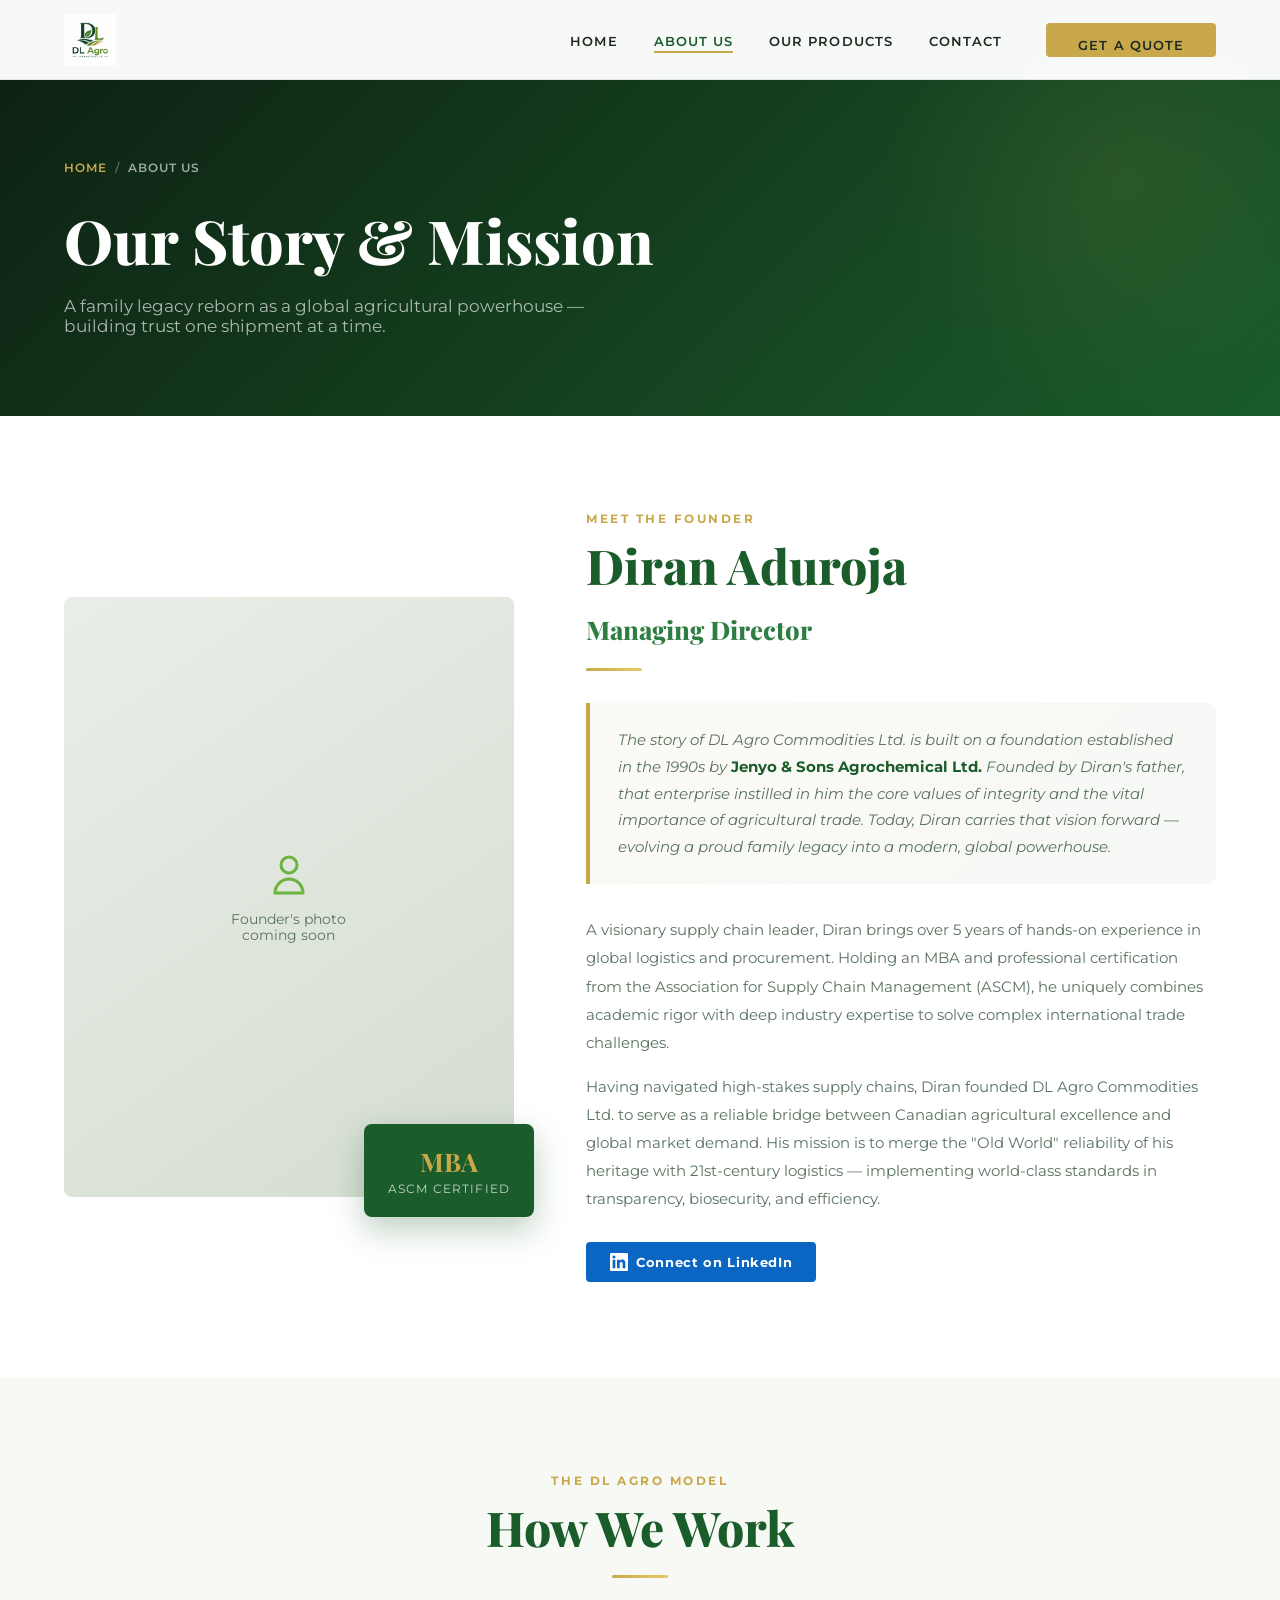
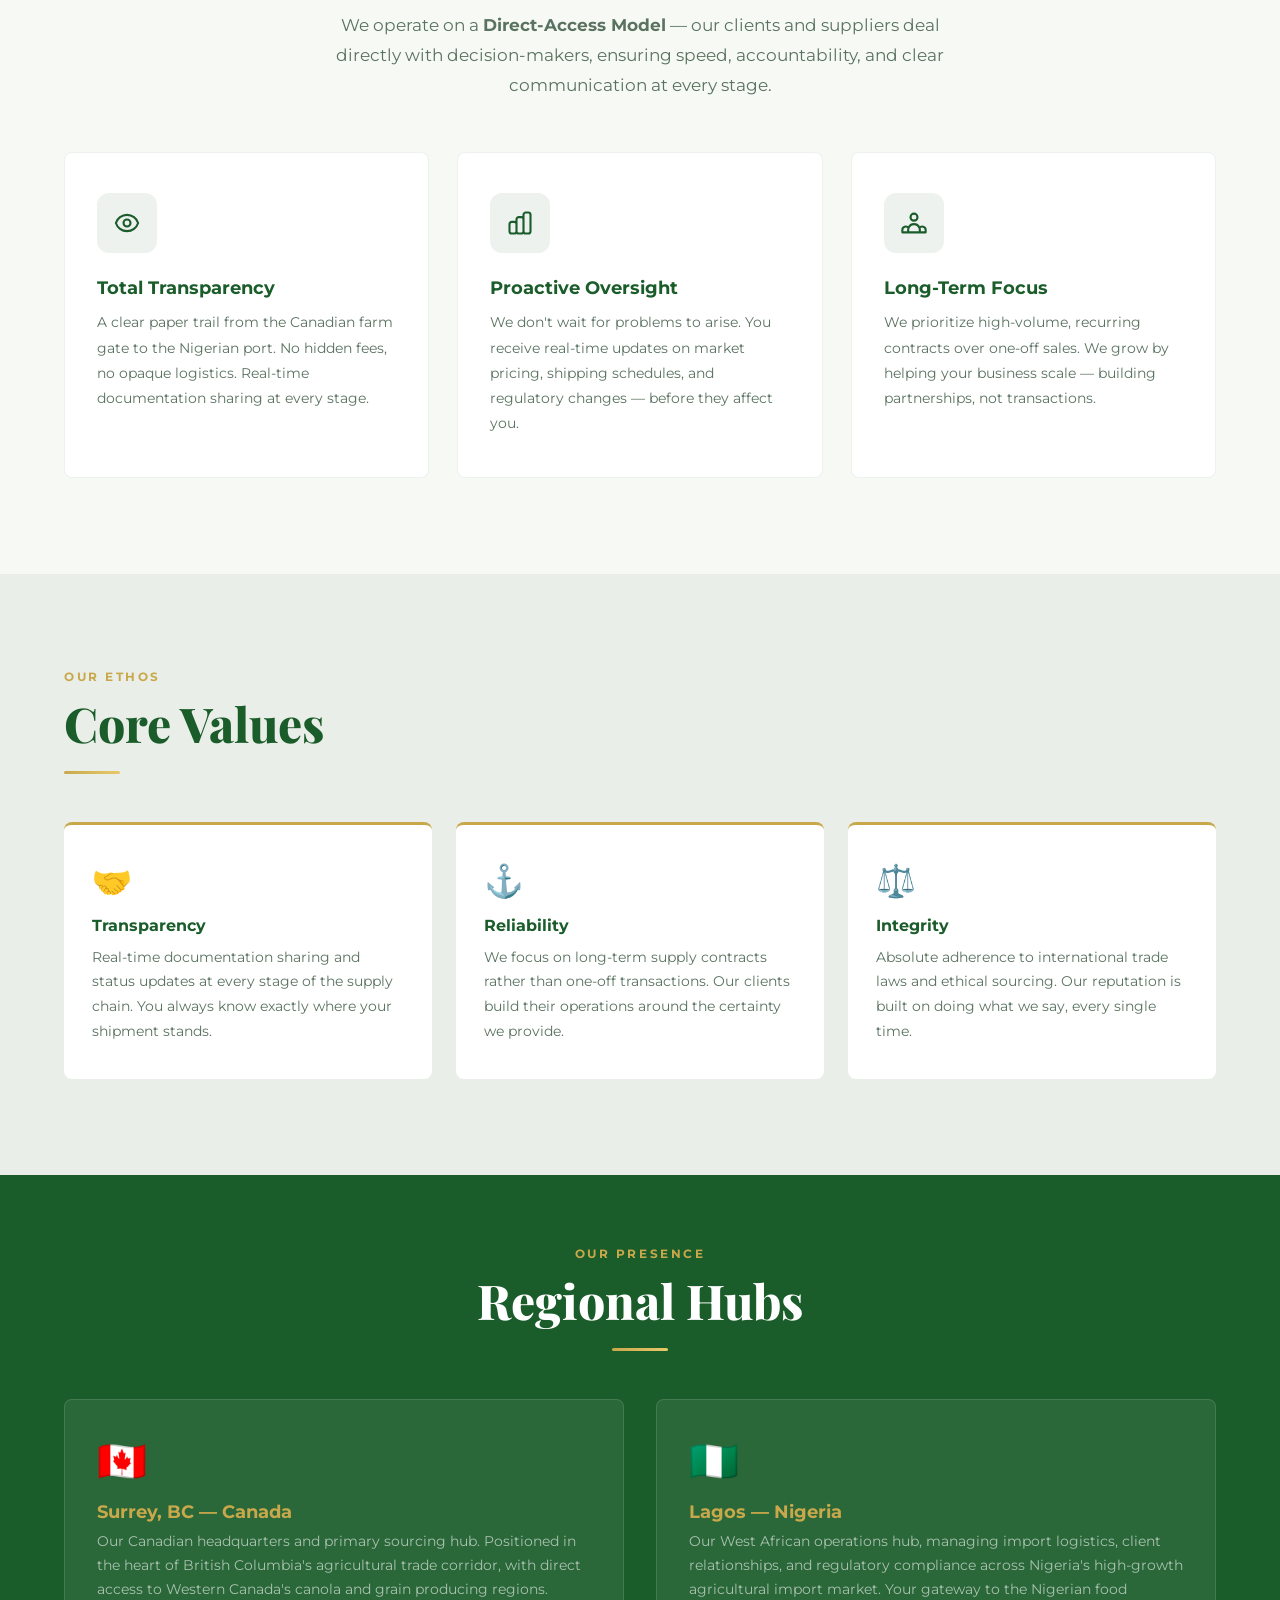
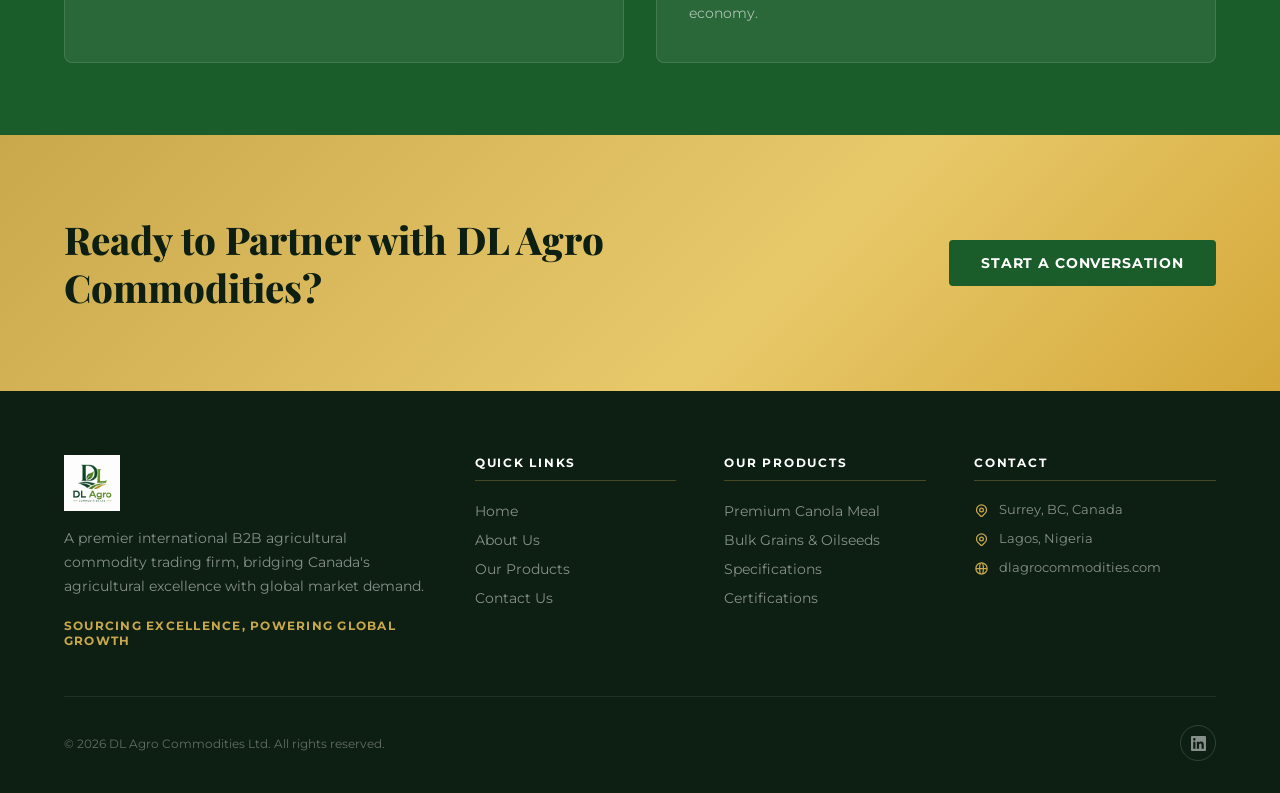
==== about.html @ 5bb0dc87 "Add files via upload" ====
<!DOCTYPE html>
<html lang="en">
<head>
  <meta charset="UTF-8" />
  <meta name="viewport" content="width=device-width, initial-scale=1.0" />
  <title>About Us | DL Agro Commodities Ltd.</title>
  <meta name="description" content="Learn about DL Agro Commodities Ltd., founded by Diran Aduroja — a visionary supply chain leader building a global agricultural trade legacy from Canada to Nigeria and beyond." />
  <link rel="canonical" href="https://dlagrocommodities.com/about.html" />
  <link rel="stylesheet" href="style.css" />
  <link rel="icon" type="image/jpeg" href="logo.jpg" />
</head>
<body>

  <!-- ========== NAVBAR ========== -->
  <nav class="navbar">
    <div class="container nav-inner">
      <a href="index.html" class="nav-logo">
        <img src="logo.jpg" alt="DL Agro Commodities Ltd." />
      </a>
      <ul class="nav-links">
        <li><a href="index.html">Home</a></li>
        <li><a href="about.html" class="active">About Us</a></li>
        <li><a href="products.html">Our Products</a></li>
        <li><a href="contact.html">Contact</a></li>
        <li class="nav-cta"><a href="contact.html" class="btn btn-gold">Get a Quote</a></li>
      </ul>
      <button class="hamburger" aria-label="Open menu">
        <span></span><span></span><span></span>
      </button>
    </div>
  </nav>

  <!-- ========== PAGE HERO ========== -->
  <section class="page-hero">
    <div class="container page-hero-content">
      <div class="breadcrumb">
        <a href="index.html">Home</a>
        <span>/</span>
        <span style="color:rgba(255,255,255,0.6)">About Us</span>
      </div>
      <h1>Our Story &amp; Mission</h1>
      <p>A family legacy reborn as a global agricultural powerhouse — building trust one shipment at a time.</p>
    </div>
  </section>

  <!-- ========== FOUNDER ========== -->
  <section class="founder-section section-pad">
    <div class="container">
      <div class="founder-grid">
        <div class="founder-img-wrap reveal">
          <div class="founder-img-placeholder">
            <svg xmlns="http://www.w3.org/2000/svg" fill="none" viewBox="0 0 24 24" stroke="currentColor" stroke-width="1.5"><path stroke-linecap="round" stroke-linejoin="round" d="M16 7a4 4 0 11-8 0 4 4 0 018 0zM12 14a7 7 0 00-7 7h14a7 7 0 00-7-7z"/></svg>
            <p>Founder's photo<br />coming soon</p>
          </div>
          <div class="founder-badge">
            <strong>MBA</strong>
            <span>ASCM Certified</span>
          </div>
        </div>
        <div class="founder-text reveal">
          <span class="section-label">Meet the Founder</span>
          <h2 class="section-title">Diran Aduroja<br /><span style="font-size:1.6rem;color:var(--green-mid)">Managing Director</span></h2>
          <div class="divider-gold"></div>

          <div class="legacy-box">
            <p>The story of DL Agro Commodities Ltd. is built on a foundation established in the 1990s by <strong>Jenyo &amp; Sons Agrochemical Ltd.</strong> Founded by Diran's father, that enterprise instilled in him the core values of integrity and the vital importance of agricultural trade. Today, Diran carries that vision forward — evolving a proud family legacy into a modern, global powerhouse.</p>
          </div>

          <p style="font-size:0.95rem;line-height:1.85;color:var(--text-muted);margin-bottom:16px;">
            A visionary supply chain leader, Diran brings over 5 years of hands-on experience in global logistics and procurement. Holding an MBA and professional certification from the Association for Supply Chain Management (ASCM), he uniquely combines academic rigor with deep industry expertise to solve complex international trade challenges.
          </p>
          <p style="font-size:0.95rem;line-height:1.85;color:var(--text-muted);">
            Having navigated high-stakes supply chains, Diran founded DL Agro Commodities Ltd. to serve as a reliable bridge between Canadian agricultural excellence and global market demand. His mission is to merge the "Old World" reliability of his heritage with 21st-century logistics — implementing world-class standards in transparency, biosecurity, and efficiency.
          </p>

          <a href="https://www.linkedin.com/in/adurojadiran" target="_blank" rel="noopener" class="linkedin-btn">
            <svg xmlns="http://www.w3.org/2000/svg" viewBox="0 0 24 24" fill="currentColor"><path d="M20.447 20.452h-3.554v-5.569c0-1.328-.027-3.037-1.852-3.037-1.853 0-2.136 1.445-2.136 2.939v5.667H9.351V9h3.414v1.561h.046c.477-.9 1.637-1.85 3.37-1.85 3.601 0 4.267 2.37 4.267 5.455v6.286zM5.337 7.433a2.062 2.062 0 01-2.063-2.065 2.064 2.064 0 112.063 2.065zm1.782 13.019H3.555V9h3.564v11.452zM22.225 0H1.771C.792 0 0 .774 0 1.729v20.542C0 23.227.792 24 1.771 24h20.451C23.2 24 24 23.227 24 22.271V1.729C24 .774 23.2 0 22.222 0h.003z"/></svg>
            Connect on LinkedIn
          </a>
        </div>
      </div>
    </div>
  </section>

  <!-- ========== HOW WE WORK ========== -->
  <section class="section-pad" style="background:var(--off-white)">
    <div class="container">
      <div class="reveal text-center">
        <span class="section-label">The DL Agro Model</span>
        <h2 class="section-title">How We Work</h2>
        <div class="divider-gold center"></div>
        <p class="section-sub" style="margin:0 auto;">We operate on a <strong>Direct-Access Model</strong> — our clients and suppliers deal directly with decision-makers, ensuring speed, accountability, and clear communication at every stage.</p>
      </div>

      <div style="display:grid;grid-template-columns:repeat(3,1fr);gap:28px;margin-top:52px;">
        <div class="service-card reveal">
          <div class="service-icon">
            <svg xmlns="http://www.w3.org/2000/svg" fill="none" viewBox="0 0 24 24" stroke="currentColor" stroke-width="1.8"><path stroke-linecap="round" stroke-linejoin="round" d="M15 12a3 3 0 11-6 0 3 3 0 016 0z"/><path stroke-linecap="round" stroke-linejoin="round" d="M2.458 12C3.732 7.943 7.523 5 12 5c4.478 0 8.268 2.943 9.542 7-1.274 4.057-5.064 7-9.542 7-4.477 0-8.268-2.943-9.542-7z"/></svg>
          </div>
          <h3>Total Transparency</h3>
          <p>A clear paper trail from the Canadian farm gate to the Nigerian port. No hidden fees, no opaque logistics. Real-time documentation sharing at every stage.</p>
        </div>
        <div class="service-card reveal">
          <div class="service-icon">
            <svg xmlns="http://www.w3.org/2000/svg" fill="none" viewBox="0 0 24 24" stroke="currentColor" stroke-width="1.8"><path stroke-linecap="round" stroke-linejoin="round" d="M9 19v-6a2 2 0 00-2-2H5a2 2 0 00-2 2v6a2 2 0 002 2h2a2 2 0 002-2zm0 0V9a2 2 0 012-2h2a2 2 0 012 2v10m-6 0a2 2 0 002 2h2a2 2 0 002-2m0 0V5a2 2 0 012-2h2a2 2 0 012 2v14a2 2 0 01-2 2h-2a2 2 0 01-2-2z"/></svg>
          </div>
          <h3>Proactive Oversight</h3>
          <p>We don't wait for problems to arise. You receive real-time updates on market pricing, shipping schedules, and regulatory changes — before they affect you.</p>
        </div>
        <div class="service-card reveal">
          <div class="service-icon">
            <svg xmlns="http://www.w3.org/2000/svg" fill="none" viewBox="0 0 24 24" stroke="currentColor" stroke-width="1.8"><path stroke-linecap="round" stroke-linejoin="round" d="M17 20h5v-2a3 3 0 00-5.356-1.857M17 20H7m10 0v-2c0-.656-.126-1.283-.356-1.857M7 20H2v-2a3 3 0 015.356-1.857M7 20v-2c0-.656.126-1.283.356-1.857m0 0a5.002 5.002 0 019.288 0M15 7a3 3 0 11-6 0 3 3 0 016 0z"/></svg>
          </div>
          <h3>Long-Term Focus</h3>
          <p>We prioritize high-volume, recurring contracts over one-off sales. We grow by helping your business scale — building partnerships, not transactions.</p>
        </div>
      </div>
    </div>
  </section>

  <!-- ========== VALUES ========== -->
  <section class="values-section section-pad">
    <div class="container">
      <div class="reveal">
        <span class="section-label">Our Ethos</span>
        <h2 class="section-title">Core Values</h2>
        <div class="divider-gold"></div>
      </div>
      <div class="values-grid">
        <div class="value-card reveal">
          <div class="value-icon">🤝</div>
          <h3>Transparency</h3>
          <p>Real-time documentation sharing and status updates at every stage of the supply chain. You always know exactly where your shipment stands.</p>
        </div>
        <div class="value-card reveal">
          <div class="value-icon">⚓</div>
          <h3>Reliability</h3>
          <p>We focus on long-term supply contracts rather than one-off transactions. Our clients build their operations around the certainty we provide.</p>
        </div>
        <div class="value-card reveal">
          <div class="value-icon">⚖️</div>
          <h3>Integrity</h3>
          <p>Absolute adherence to international trade laws and ethical sourcing. Our reputation is built on doing what we say, every single time.</p>
        </div>
      </div>
    </div>
  </section>

  <!-- ========== REGIONAL HUBS ========== -->
  <section class="hubs-section">
    <div class="container">
      <div class="reveal text-center">
        <span class="section-label">Our Presence</span>
        <h2 class="section-title light">Regional Hubs</h2>
        <div class="divider-gold center"></div>
      </div>
      <div class="hubs-grid">
        <div class="hub-card reveal">
          <div class="hub-flag">🇨🇦</div>
          <h3>Surrey, BC — Canada</h3>
          <p>Our Canadian headquarters and primary sourcing hub. Positioned in the heart of British Columbia's agricultural trade corridor, with direct access to Western Canada's canola and grain producing regions.</p>
        </div>
        <div class="hub-card reveal">
          <div class="hub-flag">🇳🇬</div>
          <h3>Lagos — Nigeria</h3>
          <p>Our West African operations hub, managing import logistics, client relationships, and regulatory compliance across Nigeria's high-growth agricultural import market. Your gateway to the Nigerian food economy.</p>
        </div>
      </div>
    </div>
  </section>

  <!-- ========== CTA ========== -->
  <section class="cta-banner">
    <div class="container">
      <div class="cta-banner-inner">
        <h2>Ready to Partner with DL Agro Commodities?</h2>
        <a href="contact.html" class="btn btn-green">Start a Conversation</a>
      </div>
    </div>
  </section>

  <!-- ========== FOOTER ========== -->
  <footer class="footer">
    <div class="container">
      <div class="footer-grid">
        <div class="footer-about">
          <div class="footer-logo">
            <img src="logo.jpg" alt="DL Agro Commodities Ltd." />
          </div>
          <p>A premier international B2B agricultural commodity trading firm, bridging Canada's agricultural excellence with global market demand.</p>
          <div class="footer-motto">Sourcing Excellence, Powering Global Growth</div>
        </div>
        <div class="footer-col">
          <h4>Quick Links</h4>
          <ul>
            <li><a href="index.html">Home</a></li>
            <li><a href="about.html">About Us</a></li>
            <li><a href="products.html">Our Products</a></li>
            <li><a href="contact.html">Contact Us</a></li>
          </ul>
        </div>
        <div class="footer-col">
          <h4>Our Products</h4>
          <ul>
            <li><a href="products.html">Premium Canola Meal</a></li>
            <li><a href="products.html">Bulk Grains &amp; Oilseeds</a></li>
            <li><a href="products.html">Specifications</a></li>
            <li><a href="products.html">Certifications</a></li>
          </ul>
        </div>
        <div class="footer-col">
          <h4>Contact</h4>
          <div class="footer-contact-item">
            <svg xmlns="http://www.w3.org/2000/svg" fill="none" viewBox="0 0 24 24" stroke="currentColor" stroke-width="2"><path stroke-linecap="round" stroke-linejoin="round" d="M17.657 16.657L13.414 20.9a1.998 1.998 0 01-2.827 0l-4.244-4.243a8 8 0 1111.314 0z"/><path stroke-linecap="round" stroke-linejoin="round" d="M15 11a3 3 0 11-6 0 3 3 0 016 0z"/></svg>
            Surrey, BC, Canada
          </div>
          <div class="footer-contact-item">
            <svg xmlns="http://www.w3.org/2000/svg" fill="none" viewBox="0 0 24 24" stroke="currentColor" stroke-width="2"><path stroke-linecap="round" stroke-linejoin="round" d="M17.657 16.657L13.414 20.9a1.998 1.998 0 01-2.827 0l-4.244-4.243a8 8 0 1111.314 0z"/><path stroke-linecap="round" stroke-linejoin="round" d="M15 11a3 3 0 11-6 0 3 3 0 016 0z"/></svg>
            Lagos, Nigeria
          </div>
          <div class="footer-contact-item">
            <svg xmlns="http://www.w3.org/2000/svg" fill="none" viewBox="0 0 24 24" stroke="currentColor" stroke-width="2"><path stroke-linecap="round" stroke-linejoin="round" d="M21 12a9 9 0 01-9 9m9-9a9 9 0 00-9-9m9 9H3m9 9a9 9 0 01-9-9m9 9c1.657 0 3-4.03 3-9s-1.343-9-3-9m0 18c-1.657 0-3-4.03-3-9s1.343-9 3-9m-9 9a9 9 0 019-9"/></svg>
            dlagrocommodities.com
          </div>
        </div>
      </div>
      <div class="footer-bottom">
        <p>&copy; 2026 DL Agro Commodities Ltd. All rights reserved.</p>
        <div class="footer-social">
          <a href="https://www.linkedin.com/in/adurojadiran" target="_blank" rel="noopener" aria-label="LinkedIn">
            <svg xmlns="http://www.w3.org/2000/svg" viewBox="0 0 24 24" fill="currentColor"><path d="M20.447 20.452h-3.554v-5.569c0-1.328-.027-3.037-1.852-3.037-1.853 0-2.136 1.445-2.136 2.939v5.667H9.351V9h3.414v1.561h.046c.477-.9 1.637-1.85 3.37-1.85 3.601 0 4.267 2.37 4.267 5.455v6.286zM5.337 7.433a2.062 2.062 0 01-2.063-2.065 2.064 2.064 0 112.063 2.065zm1.782 13.019H3.555V9h3.564v11.452zM22.225 0H1.771C.792 0 0 .774 0 1.729v20.542C0 23.227.792 24 1.771 24h20.451C23.2 24 24 23.227 24 22.271V1.729C24 .774 23.2 0 22.222 0h.003z"/></svg>
          </a>
        </div>
      </div>
    </div>
  </footer>

  <script src="script.js"></script>
</body>
</html>
---- style.css ----
/* ============================================================
   DL AGRO COMMODITIES LTD. — Main Stylesheet
   ============================================================ */

@import url('https://fonts.googleapis.com/css2?family=Montserrat:wght@300;400;500;600;700;800;900&family=Playfair+Display:wght@700;800&display=swap');

:root {
  --green-dark:   #1A5C2A;
  --green-mid:    #2E7D42;
  --green-light:  #6DB33F;
  --gold:         #C9A84C;
  --gold-light:   #E8C96A;
  --black:        #0D1F12;
  --off-white:    #F7F9F4;
  --warm-gray:    #EAEEE8;
  --text-dark:    #1C2B1E;
  --text-muted:   #5A7260;
  --white:        #FFFFFF;
  --nav-height:   80px;
  --transition:   0.35s cubic-bezier(0.4, 0, 0.2, 1);
}

/* ---- Reset & Base ---- */
*, *::before, *::after { box-sizing: border-box; margin: 0; padding: 0; }

html { scroll-behavior: smooth; font-size: 16px; }

body {
  font-family: 'Montserrat', sans-serif;
  color: var(--text-dark);
  background: var(--white);
  overflow-x: hidden;
  -webkit-font-smoothing: antialiased;
}

img { max-width: 100%; display: block; }
a  { text-decoration: none; color: inherit; }
ul { list-style: none; }

/* ---- Utility ---- */
.container { max-width: 1200px; margin: 0 auto; padding: 0 24px; }
.section-pad { padding: 96px 0; }
.section-pad-sm { padding: 64px 0; }
.text-gold { color: var(--gold); }
.text-green { color: var(--green-dark); }
.text-white { color: var(--white); }
.text-center { text-align: center; }

.section-label {
  font-size: 0.72rem;
  font-weight: 700;
  letter-spacing: 0.22em;
  text-transform: uppercase;
  color: var(--gold);
  margin-bottom: 12px;
  display: block;
}

.section-title {
  font-family: 'Playfair Display', serif;
  font-size: clamp(2rem, 4vw, 3rem);
  font-weight: 800;
  line-height: 1.15;
  color: var(--green-dark);
  margin-bottom: 20px;
}

.section-title.light { color: var(--white); }

.section-sub {
  font-size: 1.05rem;
  line-height: 1.8;
  color: var(--text-muted);
  max-width: 620px;
}

.divider-gold {
  width: 56px;
  height: 3px;
  background: linear-gradient(90deg, var(--gold), var(--gold-light));
  border-radius: 2px;
  margin: 20px 0 32px;
}

.divider-gold.center { margin: 20px auto 32px; }

/* ---- Buttons ---- */
.btn {
  display: inline-flex;
  align-items: center;
  gap: 10px;
  padding: 14px 32px;
  border-radius: 4px;
  font-family: 'Montserrat', sans-serif;
  font-size: 0.88rem;
  font-weight: 700;
  letter-spacing: 0.06em;
  text-transform: uppercase;
  cursor: pointer;
  border: none;
  transition: var(--transition);
}

.btn-gold {
  background: var(--gold);
  color: var(--black);
}
.btn-gold:hover { background: var(--gold-light); transform: translateY(-2px); box-shadow: 0 8px 24px rgba(201,168,76,0.35); }

.btn-outline-white {
  background: transparent;
  color: var(--white);
  border: 2px solid rgba(255,255,255,0.7);
}
.btn-outline-white:hover { background: rgba(255,255,255,0.12); border-color: var(--white); transform: translateY(-2px); }

.btn-green {
  background: var(--green-dark);
  color: var(--white);
}
.btn-green:hover { background: var(--green-mid); transform: translateY(-2px); box-shadow: 0 8px 24px rgba(26,92,42,0.3); }

/* ============================================================
   NAVBAR
   ============================================================ */
.navbar {
  position: fixed;
  top: 0; left: 0; right: 0;
  height: var(--nav-height);
  background: rgba(255,255,255,0.97);
  backdrop-filter: blur(12px);
  -webkit-backdrop-filter: blur(12px);
  z-index: 1000;
  border-bottom: 1px solid rgba(26,92,42,0.1);
  transition: box-shadow var(--transition);
}

.navbar.scrolled { box-shadow: 0 4px 24px rgba(0,0,0,0.1); }

.nav-inner {
  display: flex;
  align-items: center;
  justify-content: space-between;
  height: var(--nav-height);
}

.nav-logo img {
  height: 52px;
  width: auto;
}

.nav-links {
  display: flex;
  align-items: center;
  gap: 36px;
}

.nav-links a {
  font-size: 0.83rem;
  font-weight: 600;
  letter-spacing: 0.08em;
  text-transform: uppercase;
  color: var(--text-dark);
  position: relative;
  padding-bottom: 4px;
  transition: color var(--transition);
}

.nav-links a::after {
  content: '';
  position: absolute;
  bottom: 0; left: 0;
  width: 0; height: 2px;
  background: var(--gold);
  transition: width var(--transition);
}

.nav-links a:hover, .nav-links a.active { color: var(--green-dark); }
.nav-links a:hover::after, .nav-links a.active::after { width: 100%; }

.nav-cta { margin-left: 8px; }

.hamburger {
  display: none;
  flex-direction: column;
  gap: 5px;
  cursor: pointer;
  padding: 4px;
}
.hamburger span {
  width: 26px; height: 2px;
  background: var(--green-dark);
  border-radius: 2px;
  transition: var(--transition);
}

/* ============================================================
   HERO
   ============================================================ */
.hero {
  min-height: 100vh;
  position: relative;
  display: flex;
  align-items: center;
  overflow: hidden;
  padding-top: var(--nav-height);
}

.hero-bg {
  position: absolute;
  inset: 0;
  background:
    linear-gradient(160deg, rgba(10,35,16,0.88) 0%, rgba(26,92,42,0.72) 50%, rgba(14,40,20,0.82) 100%),
    url('https://images.unsplash.com/photo-1500382017468-9049fed747ef?w=1800&q=80') center/cover no-repeat;
  transform: scale(1.05);
  animation: heroZoom 18s ease-in-out infinite alternate;
}

@keyframes heroZoom {
  from { transform: scale(1.05); }
  to   { transform: scale(1.12); }
}

/* Gold grain-field texture overlay */
.hero-bg::after {
  content: '';
  position: absolute;
  inset: 0;
  background: radial-gradient(ellipse at 70% 50%, rgba(201,168,76,0.12) 0%, transparent 60%);
}

.hero-content {
  position: relative;
  z-index: 2;
  max-width: 780px;
}

.hero-badge {
  display: inline-flex;
  align-items: center;
  gap: 10px;
  background: rgba(201,168,76,0.15);
  border: 1px solid rgba(201,168,76,0.4);
  border-radius: 100px;
  padding: 8px 20px;
  font-size: 0.75rem;
  font-weight: 700;
  letter-spacing: 0.15em;
  text-transform: uppercase;
  color: var(--gold-light);
  margin-bottom: 28px;
  animation: fadeUp 0.8s ease both;
}

.hero-badge span { width: 6px; height: 6px; border-radius: 50%; background: var(--gold); display: inline-block; }

.hero-title {
  font-family: 'Playfair Display', serif;
  font-size: clamp(2.6rem, 6vw, 4.8rem);
  font-weight: 800;
  line-height: 1.08;
  color: var(--white);
  margin-bottom: 24px;
  animation: fadeUp 0.8s 0.15s ease both;
}

.hero-title em {
  font-style: normal;
  color: var(--gold-light);
}

.hero-motto {
  font-size: 1.05rem;
  font-weight: 500;
  letter-spacing: 0.06em;
  color: rgba(255,255,255,0.78);
  margin-bottom: 44px;
  animation: fadeUp 0.8s 0.3s ease both;
}

.hero-ctas {
  display: flex;
  flex-wrap: wrap;
  gap: 16px;
  animation: fadeUp 0.8s 0.45s ease both;
}

.hero-scroll {
  position: absolute;
  bottom: 36px; left: 50%;
  transform: translateX(-50%);
  z-index: 2;
  display: flex;
  flex-direction: column;
  align-items: center;
  gap: 8px;
  color: rgba(255,255,255,0.5);
  font-size: 0.7rem;
  letter-spacing: 0.1em;
  text-transform: uppercase;
  animation: bounce 2s infinite;
}

.hero-scroll svg { width: 20px; }

@keyframes bounce {
  0%, 100% { transform: translateX(-50%) translateY(0); }
  50%       { transform: translateX(-50%) translateY(8px); }
}

/* ============================================================
   STATS BAR
   ============================================================ */
.stats-bar {
  background: var(--green-dark);
  padding: 28px 0;
}

.stats-grid {
  display: grid;
  grid-template-columns: repeat(4, 1fr);
  gap: 0;
}

.stat-item {
  display: flex;
  flex-direction: column;
  align-items: center;
  text-align: center;
  padding: 12px 20px;
  border-right: 1px solid rgba(255,255,255,0.12);
}
.stat-item:last-child { border-right: none; }

.stat-num {
  font-family: 'Playfair Display', serif;
  font-size: 2rem;
  font-weight: 800;
  color: var(--gold);
  line-height: 1;
  margin-bottom: 6px;
}

.stat-label {
  font-size: 0.72rem;
  font-weight: 600;
  letter-spacing: 0.1em;
  text-transform: uppercase;
  color: rgba(255,255,255,0.65);
}

/* ============================================================
   SERVICES
   ============================================================ */
.services { background: var(--off-white); }

.services-grid {
  display: grid;
  grid-template-columns: repeat(3, 1fr);
  gap: 28px;
  margin-top: 52px;
}

.service-card {
  background: var(--white);
  border-radius: 8px;
  padding: 40px 32px;
  border: 1px solid rgba(26,92,42,0.08);
  transition: var(--transition);
  position: relative;
  overflow: hidden;
}

.service-card::before {
  content: '';
  position: absolute;
  bottom: 0; left: 0; right: 0;
  height: 3px;
  background: linear-gradient(90deg, var(--green-dark), var(--gold));
  transform: scaleX(0);
  transition: transform var(--transition);
  transform-origin: left;
}

.service-card:hover { transform: translateY(-6px); box-shadow: 0 20px 48px rgba(26,92,42,0.12); }
.service-card:hover::before { transform: scaleX(1); }

.service-icon {
  width: 60px; height: 60px;
  background: rgba(26,92,42,0.08);
  border-radius: 12px;
  display: flex;
  align-items: center;
  justify-content: center;
  margin-bottom: 24px;
  transition: var(--transition);
}

.service-card:hover .service-icon { background: var(--green-dark); }
.service-card:hover .service-icon svg { color: var(--gold); }

.service-icon svg { width: 28px; height: 28px; color: var(--green-dark); transition: var(--transition); }

.service-card h3 {
  font-size: 1.1rem;
  font-weight: 700;
  color: var(--green-dark);
  margin-bottom: 12px;
}

.service-card p {
  font-size: 0.9rem;
  line-height: 1.75;
  color: var(--text-muted);
}

/* ============================================================
   MAP / TRADE ROUTE
   ============================================================ */
.trade-route {
  background: var(--black);
  padding: 96px 0;
  overflow: hidden;
}

.trade-route-inner {
  display: grid;
  grid-template-columns: 1fr 1.4fr;
  gap: 64px;
  align-items: center;
}

.trade-route-text { color: var(--white); }
.trade-route-text .section-sub { color: rgba(255,255,255,0.65); }

.route-point {
  display: flex;
  align-items: flex-start;
  gap: 16px;
  margin-bottom: 24px;
}

.route-dot {
  width: 14px; height: 14px;
  border-radius: 50%;
  flex-shrink: 0;
  margin-top: 3px;
}
.route-dot.canada { background: var(--green-light); box-shadow: 0 0 0 4px rgba(109,179,63,0.2); }
.route-dot.nigeria { background: var(--gold); box-shadow: 0 0 0 4px rgba(201,168,76,0.2); }

.route-point h4 { font-size: 0.9rem; font-weight: 700; color: var(--white); margin-bottom: 4px; }
.route-point p  { font-size: 0.82rem; color: rgba(255,255,255,0.55); line-height: 1.5; }

.map-svg-wrap {
  position: relative;
}

.map-svg-wrap svg { width: 100%; height: auto; }

/* animated dash on path */
.trade-path {
  stroke-dasharray: 8 6;
  animation: dashMove 2.5s linear infinite;
}

@keyframes dashMove {
  to { stroke-dashoffset: -56; }
}

/* ============================================================
   PILLARS
   ============================================================ */
.pillars { background: var(--green-dark); }

.pillars-grid {
  display: grid;
  grid-template-columns: repeat(3, 1fr);
  gap: 2px;
  margin-top: 56px;
}

.pillar-card {
  background: rgba(255,255,255,0.05);
  padding: 48px 36px;
  border: 1px solid rgba(255,255,255,0.08);
  transition: var(--transition);
}

.pillar-card:hover { background: rgba(255,255,255,0.1); }

.pillar-num {
  font-family: 'Playfair Display', serif;
  font-size: 3.5rem;
  font-weight: 800;
  color: rgba(201,168,76,0.2);
  line-height: 1;
  margin-bottom: 20px;
}

.pillar-card h3 {
  font-size: 1.1rem;
  font-weight: 700;
  color: var(--gold);
  text-transform: uppercase;
  letter-spacing: 0.06em;
  margin-bottom: 14px;
}

.pillar-card p { font-size: 0.9rem; line-height: 1.8; color: rgba(255,255,255,0.65); }

/* ============================================================
   CTA BANNER
   ============================================================ */
.cta-banner {
  background: linear-gradient(135deg, var(--gold) 0%, var(--gold-light) 60%, #d4a83a 100%);
  padding: 80px 0;
}

.cta-banner-inner {
  display: flex;
  align-items: center;
  justify-content: space-between;
  gap: 40px;
  flex-wrap: wrap;
}

.cta-banner h2 {
  font-family: 'Playfair Display', serif;
  font-size: clamp(1.6rem, 3vw, 2.4rem);
  font-weight: 800;
  color: var(--black);
  max-width: 560px;
  line-height: 1.25;
}

/* ============================================================
   FOOTER
   ============================================================ */
.footer {
  background: var(--black);
  padding: 64px 0 32px;
  color: rgba(255,255,255,0.65);
}

.footer-grid {
  display: grid;
  grid-template-columns: 1.8fr 1fr 1fr 1.2fr;
  gap: 48px;
  margin-bottom: 48px;
}

.footer-logo img { height: 56px; margin-bottom: 16px; }

.footer-about p {
  font-size: 0.85rem;
  line-height: 1.75;
  color: rgba(255,255,255,0.5);
  margin-bottom: 20px;
}

.footer-motto {
  font-size: 0.78rem;
  font-weight: 700;
  letter-spacing: 0.1em;
  text-transform: uppercase;
  color: var(--gold);
}

.footer-col h4 {
  font-size: 0.78rem;
  font-weight: 700;
  letter-spacing: 0.14em;
  text-transform: uppercase;
  color: var(--white);
  margin-bottom: 20px;
  padding-bottom: 10px;
  border-bottom: 1px solid rgba(201,168,76,0.3);
}

.footer-col ul li { margin-bottom: 10px; }

.footer-col ul li a {
  font-size: 0.85rem;
  color: rgba(255,255,255,0.5);
  transition: color var(--transition);
}

.footer-col ul li a:hover { color: var(--gold); }

.footer-contact-item {
  display: flex;
  align-items: flex-start;
  gap: 10px;
  margin-bottom: 12px;
  font-size: 0.82rem;
  color: rgba(255,255,255,0.5);
}

.footer-contact-item svg { width: 15px; flex-shrink: 0; margin-top: 2px; color: var(--gold); }

.footer-bottom {
  display: flex;
  align-items: center;
  justify-content: space-between;
  padding-top: 28px;
  border-top: 1px solid rgba(255,255,255,0.08);
  flex-wrap: wrap;
  gap: 12px;
}

.footer-bottom p { font-size: 0.78rem; color: rgba(255,255,255,0.35); }

.footer-social a {
  display: inline-flex;
  align-items: center;
  justify-content: center;
  width: 36px; height: 36px;
  border-radius: 50%;
  border: 1px solid rgba(255,255,255,0.15);
  color: rgba(255,255,255,0.5);
  transition: var(--transition);
  margin-left: 8px;
}

.footer-social a:hover { border-color: var(--gold); color: var(--gold); }
.footer-social svg { width: 15px; }

/* ============================================================
   PAGE HERO (inner pages)
   ============================================================ */
.page-hero {
  background: linear-gradient(135deg, var(--black) 0%, var(--green-dark) 100%);
  padding: 160px 0 80px;
  position: relative;
  overflow: hidden;
}

.page-hero::before {
  content: '';
  position: absolute;
  top: -60px; right: -80px;
  width: 480px; height: 480px;
  border-radius: 50%;
  background: radial-gradient(circle, rgba(201,168,76,0.1) 0%, transparent 70%);
}

.page-hero-content { position: relative; z-index: 2; }

.page-hero h1 {
  font-family: 'Playfair Display', serif;
  font-size: clamp(2.4rem, 5vw, 3.8rem);
  font-weight: 800;
  color: var(--white);
  margin-bottom: 16px;
}

.page-hero p {
  font-size: 1.05rem;
  color: rgba(255,255,255,0.65);
  max-width: 560px;
}

.breadcrumb {
  display: flex;
  align-items: center;
  gap: 8px;
  font-size: 0.78rem;
  font-weight: 600;
  letter-spacing: 0.08em;
  text-transform: uppercase;
  color: rgba(255,255,255,0.45);
  margin-bottom: 24px;
}

.breadcrumb a { color: var(--gold); }
.breadcrumb span { color: rgba(255,255,255,0.3); }

/* ============================================================
   ABOUT PAGE
   ============================================================ */
.founder-section { background: var(--white); }

.founder-grid {
  display: grid;
  grid-template-columns: 1fr 1.4fr;
  gap: 72px;
  align-items: center;
}

.founder-img-wrap {
  position: relative;
}

.founder-img-placeholder {
  width: 100%;
  aspect-ratio: 3/4;
  background: linear-gradient(145deg, var(--warm-gray), #d4ddd0);
  border-radius: 8px;
  display: flex;
  flex-direction: column;
  align-items: center;
  justify-content: center;
  color: var(--text-muted);
  font-size: 0.85rem;
  text-align: center;
  gap: 12px;
}

.founder-img-placeholder svg { width: 48px; color: var(--green-light); }

.founder-badge {
  position: absolute;
  bottom: -20px; right: -20px;
  background: var(--green-dark);
  color: var(--white);
  padding: 20px 24px;
  border-radius: 8px;
  text-align: center;
  box-shadow: 0 12px 32px rgba(26,92,42,0.3);
}

.founder-badge strong {
  display: block;
  font-size: 1.6rem;
  font-family: 'Playfair Display', serif;
  color: var(--gold);
}

.founder-badge span { font-size: 0.72rem; letter-spacing: 0.1em; text-transform: uppercase; opacity: 0.75; }

.founder-text .linkedin-btn {
  display: inline-flex;
  align-items: center;
  gap: 8px;
  margin-top: 28px;
  padding: 11px 24px;
  background: #0A66C2;
  color: var(--white);
  border-radius: 4px;
  font-size: 0.82rem;
  font-weight: 700;
  letter-spacing: 0.05em;
  transition: var(--transition);
}

.founder-text .linkedin-btn:hover { background: #0856a8; transform: translateY(-2px); }
.founder-text .linkedin-btn svg { width: 18px; }

.legacy-box {
  margin: 32px 0;
  padding: 24px 28px;
  border-left: 4px solid var(--gold);
  background: linear-gradient(135deg, rgba(201,168,76,0.06), rgba(26,92,42,0.04));
  border-radius: 0 8px 8px 0;
}

.legacy-box p {
  font-size: 0.95rem;
  font-style: italic;
  line-height: 1.75;
  color: var(--text-muted);
}

.legacy-box strong { color: var(--green-dark); font-style: normal; }

.values-section { background: var(--warm-gray); }

.values-grid {
  display: grid;
  grid-template-columns: repeat(3, 1fr);
  gap: 24px;
  margin-top: 48px;
}

.value-card {
  background: var(--white);
  padding: 36px 28px;
  border-radius: 8px;
  border-top: 3px solid var(--gold);
  transition: var(--transition);
}

.value-card:hover { transform: translateY(-4px); box-shadow: 0 12px 36px rgba(0,0,0,0.08); }

.value-card h3 { font-size: 1rem; font-weight: 700; color: var(--green-dark); margin: 16px 0 10px; }
.value-card p  { font-size: 0.88rem; line-height: 1.75; color: var(--text-muted); }

.value-icon { font-size: 2rem; }

.hubs-section { background: var(--green-dark); padding: 72px 0; }

.hubs-grid {
  display: grid;
  grid-template-columns: 1fr 1fr;
  gap: 32px;
  margin-top: 48px;
}

.hub-card {
  background: rgba(255,255,255,0.07);
  border: 1px solid rgba(255,255,255,0.12);
  border-radius: 8px;
  padding: 36px 32px;
  transition: var(--transition);
}

.hub-card:hover { background: rgba(255,255,255,0.12); }

.hub-flag { font-size: 2.5rem; margin-bottom: 16px; }
.hub-card h3 { font-size: 1.1rem; font-weight: 700; color: var(--gold); margin-bottom: 8px; }
.hub-card p  { font-size: 0.88rem; color: rgba(255,255,255,0.6); line-height: 1.7; }

/* ============================================================
   PRODUCTS PAGE
   ============================================================ */
.product-hero-section {
  background: var(--off-white);
  padding: 80px 0;
}

.product-feature-grid {
  display: grid;
  grid-template-columns: 1fr 1fr;
  gap: 72px;
  align-items: center;
}

.product-img-placeholder {
  aspect-ratio: 1;
  background: linear-gradient(145deg, #c8d9c0, #a8c49e);
  border-radius: 8px;
  display: flex;
  flex-direction: column;
  align-items: center;
  justify-content: center;
  font-size: 5rem;
  position: relative;
  overflow: hidden;
}

.product-img-placeholder::before {
  content: '';
  position: absolute;
  inset: 0;
  background: linear-gradient(135deg, rgba(26,92,42,0.2), transparent);
}

.product-badge-row {
  display: flex;
  flex-wrap: wrap;
  gap: 10px;
  margin: 24px 0;
}

.badge {
  display: inline-flex;
  align-items: center;
  gap: 6px;
  padding: 6px 14px;
  border-radius: 100px;
  font-size: 0.72rem;
  font-weight: 700;
  letter-spacing: 0.06em;
  text-transform: uppercase;
}

.badge-green { background: rgba(26,92,42,0.1); color: var(--green-dark); border: 1px solid rgba(26,92,42,0.2); }
.badge-gold  { background: rgba(201,168,76,0.12); color: #8a6c1a; border: 1px solid rgba(201,168,76,0.3); }

/* Spec Table */
.specs-section { background: var(--white); }

.specs-table-wrap {
  overflow-x: auto;
  border-radius: 8px;
  box-shadow: 0 4px 24px rgba(0,0,0,0.08);
  margin-top: 40px;
}

.specs-table {
  width: 100%;
  border-collapse: collapse;
  font-size: 0.92rem;
}

.specs-table thead {
  background: var(--green-dark);
  color: var(--white);
}

.specs-table thead th {
  padding: 18px 24px;
  text-align: left;
  font-weight: 700;
  font-size: 0.78rem;
  letter-spacing: 0.1em;
  text-transform: uppercase;
}

.specs-table thead th:first-child { border-radius: 8px 0 0 0; }
.specs-table thead th:last-child  { border-radius: 0 8px 0 0; }

.specs-table tbody tr { border-bottom: 1px solid var(--warm-gray); transition: background var(--transition); }
.specs-table tbody tr:hover { background: rgba(26,92,42,0.04); }
.specs-table tbody tr:last-child { border-bottom: none; }

.specs-table tbody td {
  padding: 16px 24px;
  color: var(--text-dark);
}

.specs-table tbody td:first-child { font-weight: 600; color: var(--green-dark); }

.spec-value {
  font-weight: 700;
  color: var(--green-mid);
}

.spec-bar-cell { min-width: 160px; }

.spec-bar-track {
  height: 6px;
  background: var(--warm-gray);
  border-radius: 3px;
  overflow: hidden;
  margin-top: 6px;
}

.spec-bar-fill {
  height: 100%;
  border-radius: 3px;
  background: linear-gradient(90deg, var(--green-dark), var(--green-light));
}

.certs-section { background: var(--off-white); padding: 72px 0; }

.certs-grid {
  display: grid;
  grid-template-columns: repeat(4, 1fr);
  gap: 20px;
  margin-top: 48px;
}

.cert-card {
  background: var(--white);
  border: 1px solid rgba(26,92,42,0.1);
  border-radius: 8px;
  padding: 28px 20px;
  text-align: center;
  transition: var(--transition);
}

.cert-card:hover { border-color: var(--gold); transform: translateY(-4px); }
.cert-icon { font-size: 2.2rem; margin-bottom: 12px; }
.cert-card h4 { font-size: 0.82rem; font-weight: 700; color: var(--green-dark); letter-spacing: 0.06em; text-transform: uppercase; margin-bottom: 6px; }
.cert-card p  { font-size: 0.78rem; color: var(--text-muted); }

.trade-terms-box {
  background: var(--green-dark);
  border-radius: 8px;
  padding: 36px 40px;
  display: flex;
  align-items: center;
  gap: 28px;
  margin-top: 48px;
  flex-wrap: wrap;
}

.trade-terms-box .icon { font-size: 2.5rem; flex-shrink: 0; }
.trade-terms-box h4 { font-size: 1rem; font-weight: 700; color: var(--gold); margin-bottom: 6px; }
.trade-terms-box p  { font-size: 0.88rem; color: rgba(255,255,255,0.65); line-height: 1.6; }

/* ============================================================
   CONTACT PAGE
   ============================================================ */
.contact-section { background: var(--off-white); }

.contact-grid {
  display: grid;
  grid-template-columns: 1fr 1.5fr;
  gap: 64px;
  align-items: start;
}

.contact-info h3 {
  font-size: 1.4rem;
  font-weight: 700;
  color: var(--green-dark);
  margin-bottom: 24px;
}

.contact-info-item {
  display: flex;
  align-items: flex-start;
  gap: 16px;
  margin-bottom: 28px;
}

.contact-icon {
  width: 44px; height: 44px;
  background: rgba(26,92,42,0.1);
  border-radius: 8px;
  display: flex;
  align-items: center;
  justify-content: center;
  flex-shrink: 0;
}

.contact-icon svg { width: 20px; color: var(--green-dark); }

.contact-info-item h4 { font-size: 0.78rem; font-weight: 700; letter-spacing: 0.1em; text-transform: uppercase; color: var(--text-muted); margin-bottom: 4px; }
.contact-info-item p  { font-size: 0.9rem; color: var(--text-dark); line-height: 1.6; }

.direct-access-box {
  background: var(--green-dark);
  color: var(--white);
  border-radius: 8px;
  padding: 28px 24px;
  margin-top: 32px;
}

.direct-access-box h4 { font-size: 0.85rem; font-weight: 700; color: var(--gold); text-transform: uppercase; letter-spacing: 0.08em; margin-bottom: 10px; }
.direct-access-box p  { font-size: 0.85rem; color: rgba(255,255,255,0.65); line-height: 1.7; }

/* Contact Form */
.contact-form-wrap {
  background: var(--white);
  border-radius: 8px;
  padding: 48px 40px;
  box-shadow: 0 8px 40px rgba(0,0,0,0.08);
}

.contact-form-wrap h3 { font-size: 1.3rem; font-weight: 700; color: var(--green-dark); margin-bottom: 8px; }
.contact-form-wrap p  { font-size: 0.88rem; color: var(--text-muted); margin-bottom: 32px; }

.form-group { margin-bottom: 20px; }
.form-row { display: grid; grid-template-columns: 1fr 1fr; gap: 16px; }

.form-group label {
  display: block;
  font-size: 0.75rem;
  font-weight: 700;
  letter-spacing: 0.08em;
  text-transform: uppercase;
  color: var(--text-dark);
  margin-bottom: 8px;
}

.form-group input,
.form-group select,
.form-group textarea {
  width: 100%;
  padding: 13px 16px;
  border: 1.5px solid rgba(26,92,42,0.18);
  border-radius: 4px;
  font-family: 'Montserrat', sans-serif;
  font-size: 0.88rem;
  color: var(--text-dark);
  background: var(--white);
  transition: border-color var(--transition), box-shadow var(--transition);
  outline: none;
  appearance: none;
}

.form-group input:focus,
.form-group select:focus,
.form-group textarea:focus {
  border-color: var(--green-dark);
  box-shadow: 0 0 0 3px rgba(26,92,42,0.1);
}

.form-group textarea { min-height: 120px; resize: vertical; }

.form-submit { width: 100%; justify-content: center; margin-top: 8px; padding: 16px; font-size: 0.92rem; }

.form-note { font-size: 0.75rem; color: var(--text-muted); text-align: center; margin-top: 12px; }

/* ============================================================
   ANIMATIONS
   ============================================================ */
@keyframes fadeUp {
  from { opacity: 0; transform: translateY(28px); }
  to   { opacity: 1; transform: translateY(0); }
}

.reveal {
  opacity: 0;
  transform: translateY(32px);
  transition: opacity 0.7s ease, transform 0.7s ease;
}

.reveal.visible {
  opacity: 1;
  transform: translateY(0);
}

/* ============================================================
   RESPONSIVE
   ============================================================ */
@media (max-width: 1024px) {
  .footer-grid { grid-template-columns: 1fr 1fr; gap: 36px; }
  .trade-route-inner { grid-template-columns: 1fr; gap: 48px; }
  .founder-grid { grid-template-columns: 1fr; }
  .founder-img-wrap { max-width: 380px; }
  .founder-badge { right: 0; }
}

@media (max-width: 768px) {
  :root { --nav-height: 68px; }
  .section-pad { padding: 64px 0; }

  .nav-links { display: none; position: fixed; top: var(--nav-height); left: 0; right: 0; bottom: 0; background: var(--white); flex-direction: column; align-items: center; justify-content: center; gap: 28px; z-index: 999; }
  .nav-links.open { display: flex; }
  .nav-links a { font-size: 1.1rem; }
  .nav-cta { display: none; }
  .hamburger { display: flex; }

  .hero-title { font-size: clamp(2rem, 8vw, 3rem); }
  .hero-ctas { flex-direction: column; }

  .stats-grid { grid-template-columns: repeat(2, 1fr); }
  .stat-item:nth-child(2) { border-right: none; }
  .stat-item { border-bottom: 1px solid rgba(255,255,255,0.12); }
  .stat-item:nth-child(3), .stat-item:nth-child(4) { border-bottom: none; }

  .services-grid { grid-template-columns: 1fr; }
  .pillars-grid  { grid-template-columns: 1fr; }
  .values-grid   { grid-template-columns: 1fr; }
  .hubs-grid     { grid-template-columns: 1fr; }
  .certs-grid    { grid-template-columns: repeat(2, 1fr); }
  .contact-grid  { grid-template-columns: 1fr; }
  .product-feature-grid { grid-template-columns: 1fr; }
  .form-row      { grid-template-columns: 1fr; }

  .footer-grid { grid-template-columns: 1fr; }
  .footer-bottom { flex-direction: column; text-align: center; }

  .cta-banner-inner { flex-direction: column; text-align: center; }

  .contact-form-wrap { padding: 32px 24px; }
  .founder-badge { position: static; margin-top: 20px; display: inline-block; }
}

@media (max-width: 480px) {
  .stats-grid { grid-template-columns: 1fr; }
  .stat-item { border-right: none; }
  .certs-grid { grid-template-columns: 1fr 1fr; }
}
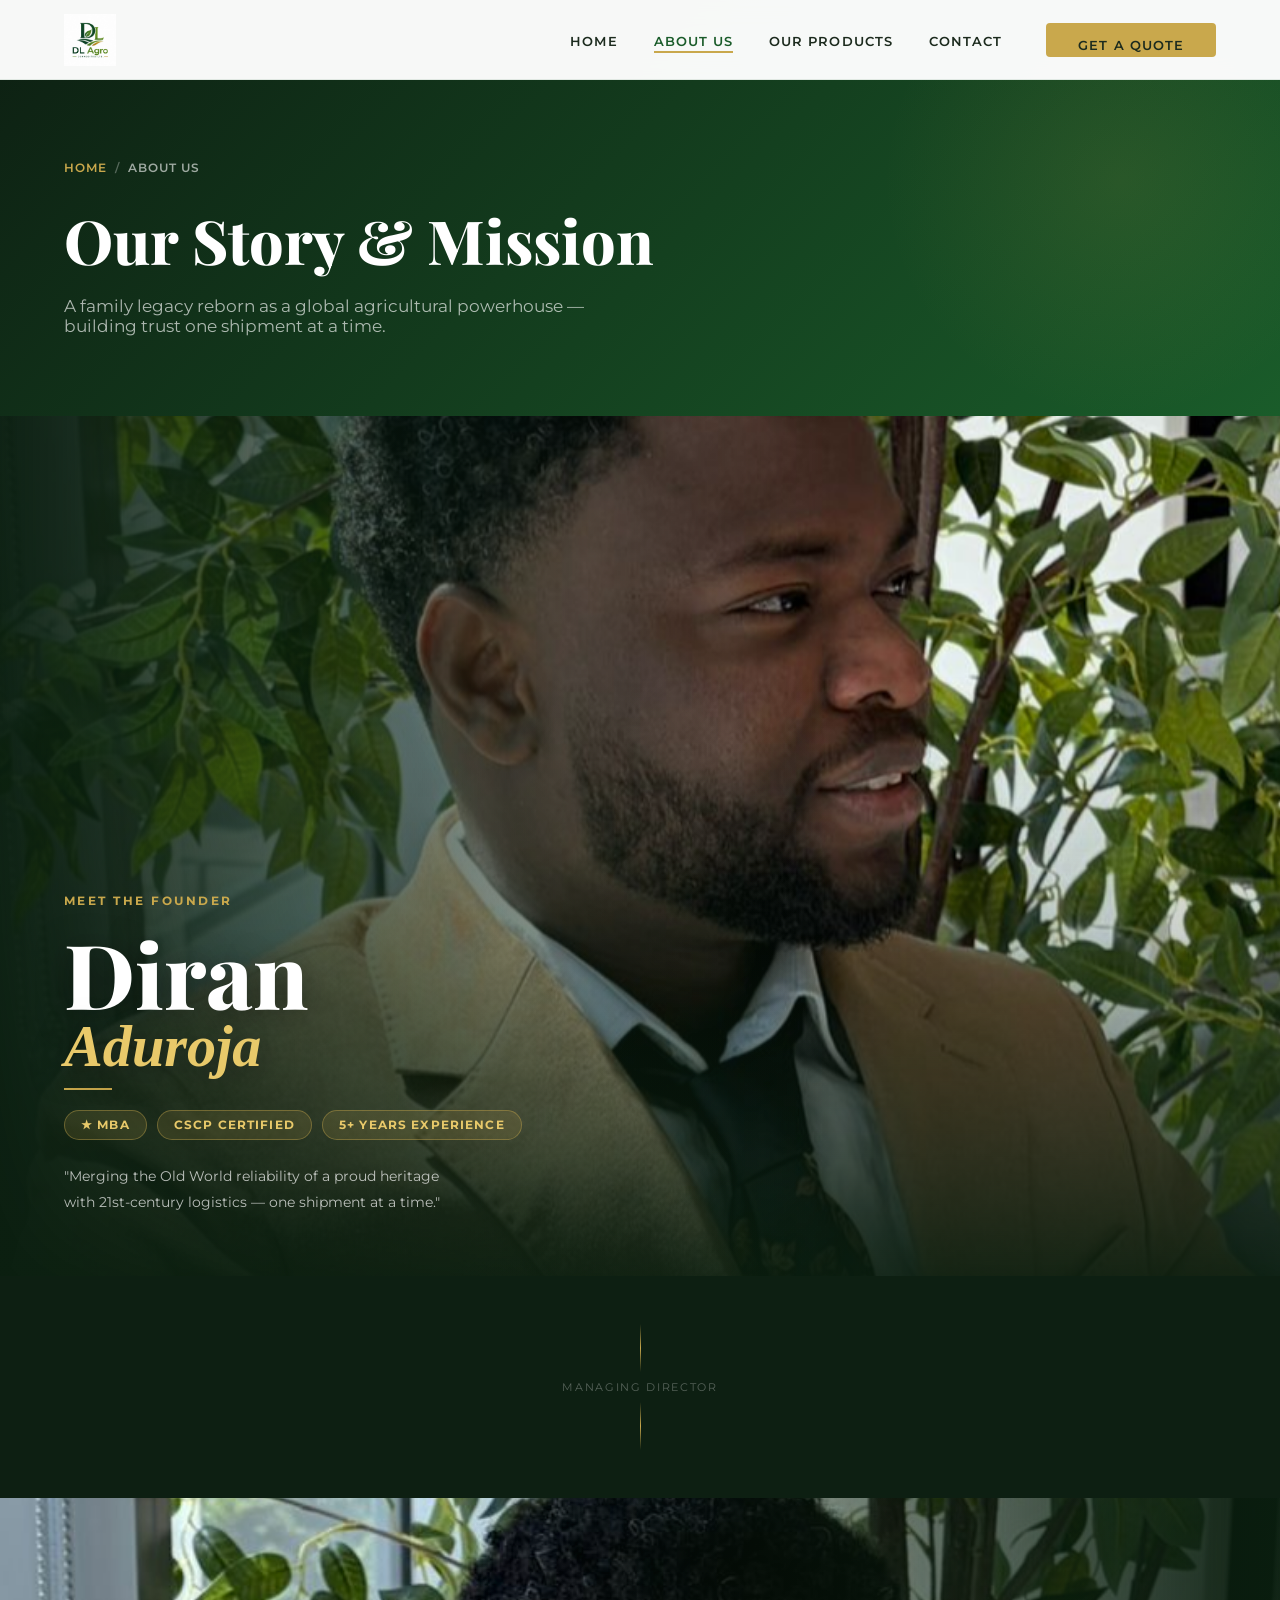
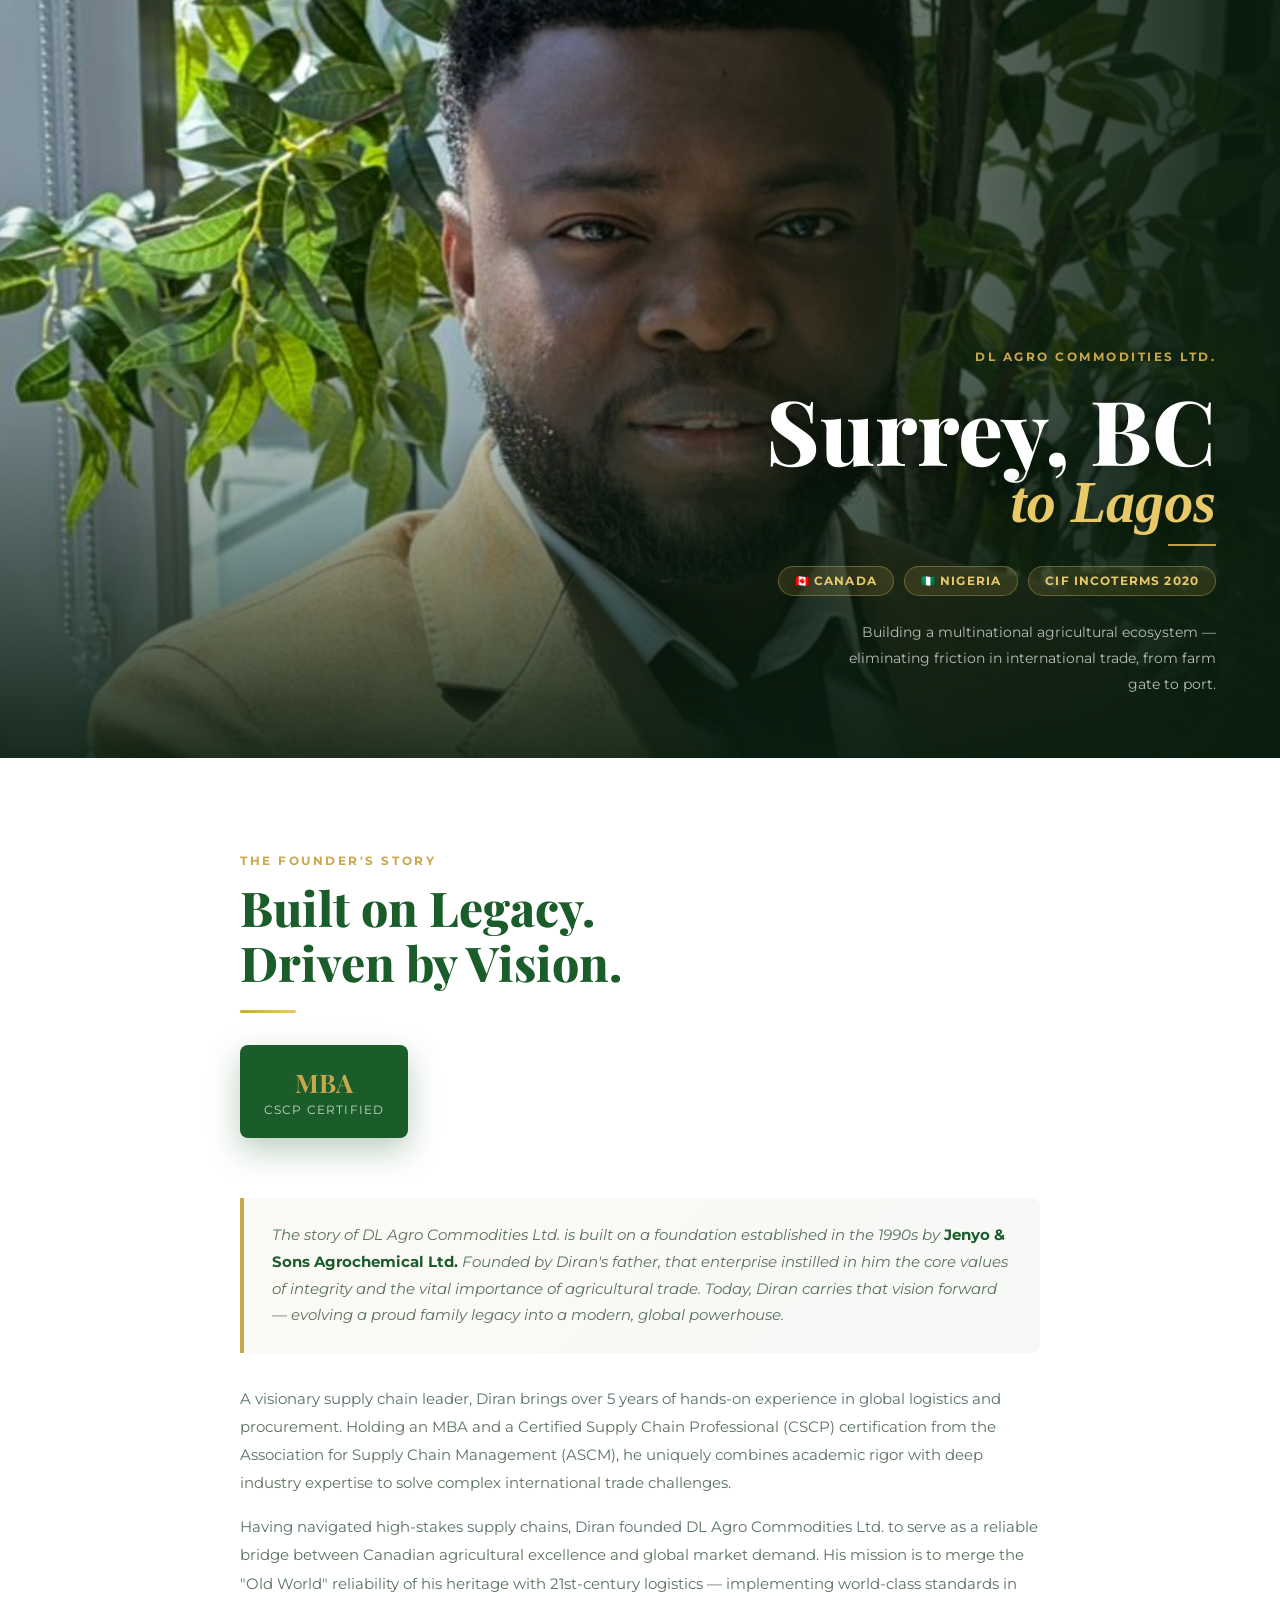
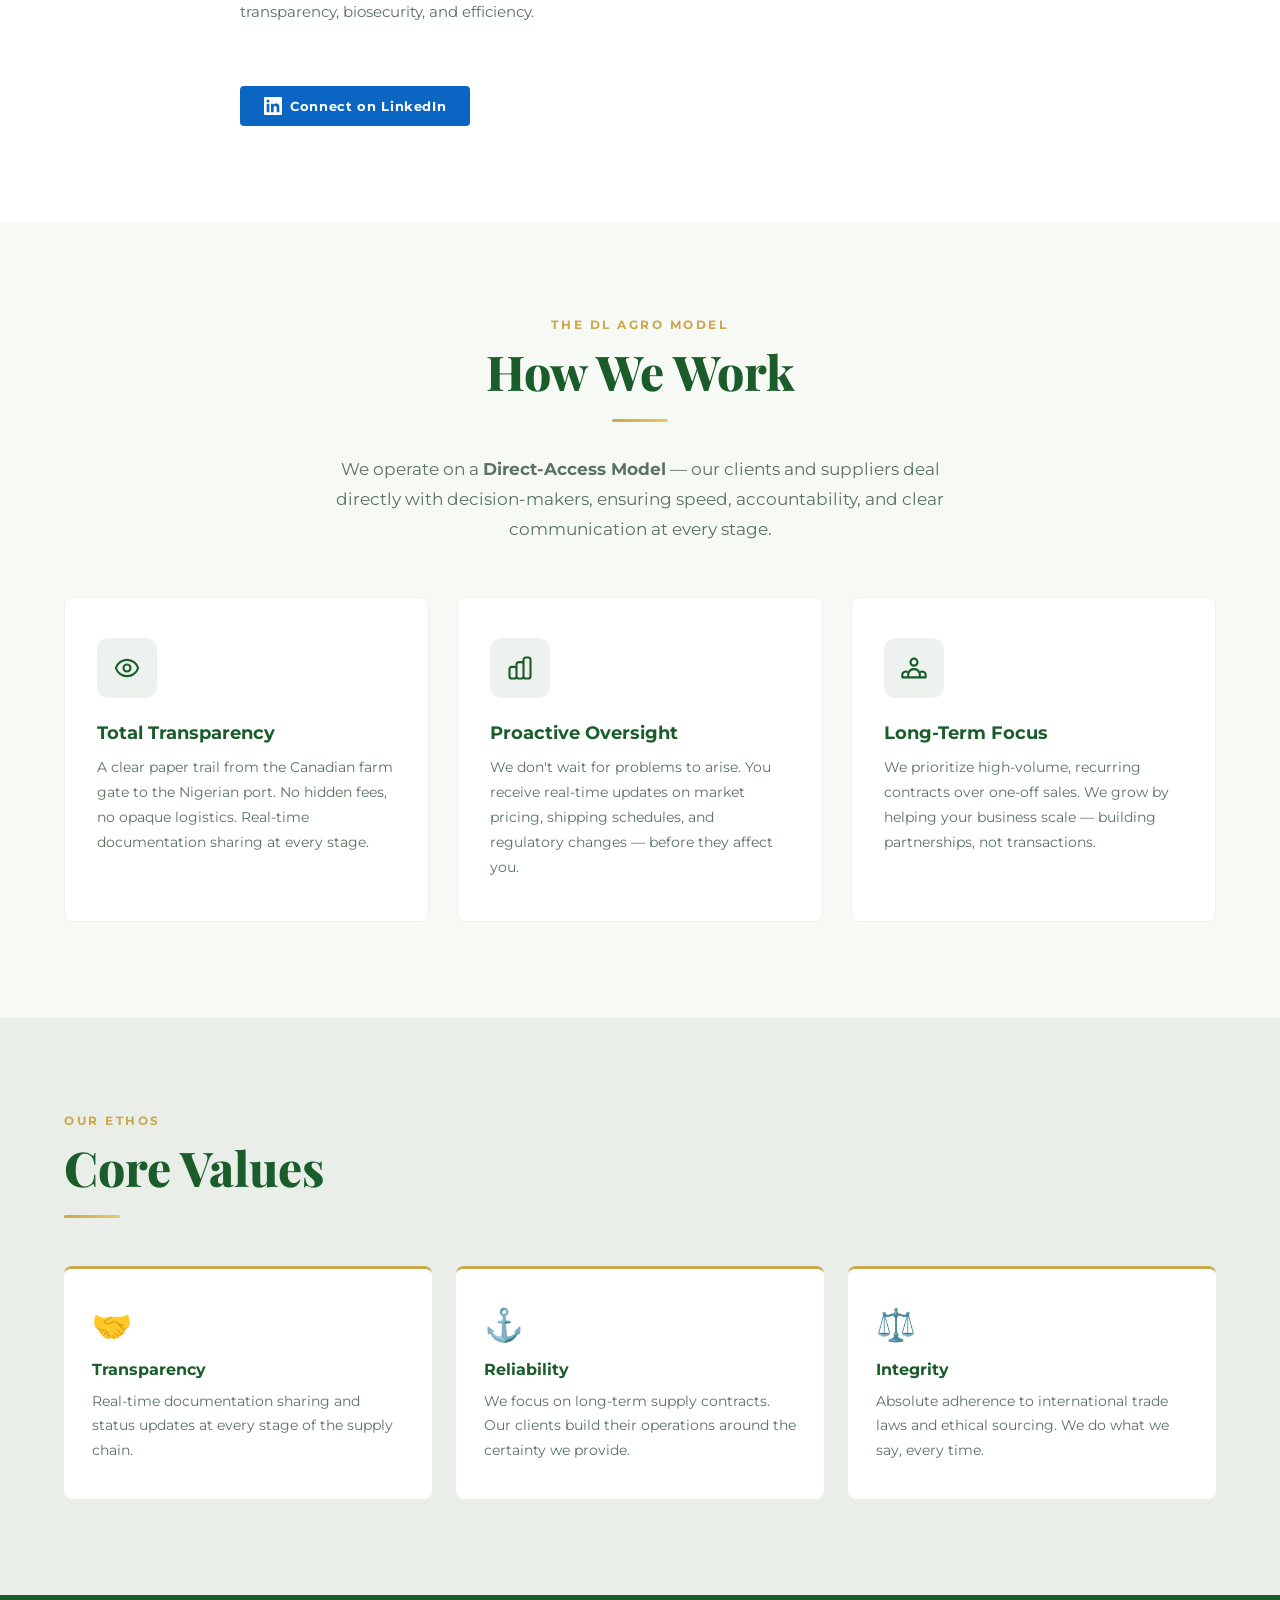
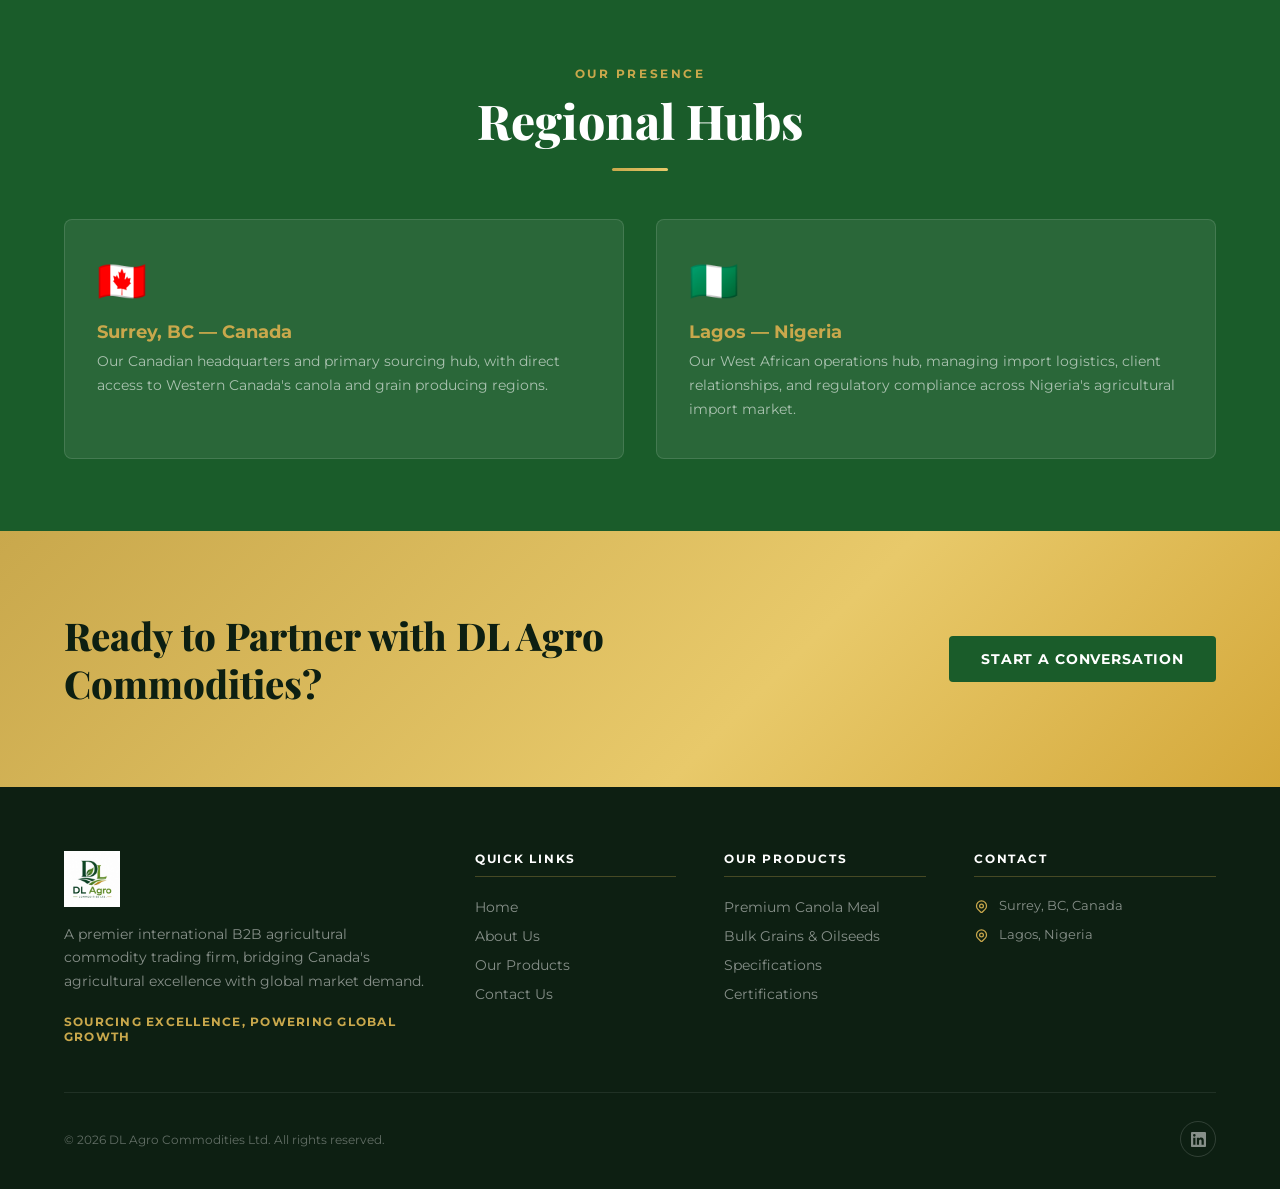
==== commit 4b1b206f: "Add files via upload" ====
--- a/about.html
+++ b/about.html
@@ -8,15 +8,207 @@
   <link rel="canonical" href="https://dlagrocommodities.com/about.html" />
   <link rel="stylesheet" href="style.css" />
   <link rel="icon" type="image/jpeg" href="logo.jpg" />
+  <style>
+
+    /* ============================================================
+       CINEMATIC FOUNDER PHOTO SECTIONS
+    ============================================================ */
+
+    .founder-cinematic {
+      position: relative;
+      height: 100vh;
+      min-height: 600px;
+      max-height: 860px;
+      overflow: hidden;
+      display: flex;
+      align-items: flex-end;
+    }
+
+    /* Parallax image */
+    .cinematic-bg {
+      position: absolute;
+      inset: -15%;
+      background-size: cover;
+      background-attachment: fixed;
+      background-position: center top;
+      will-change: transform;
+      transition: transform 0.1s linear;
+    }
+
+    /* Photo 1 — side profile, bg image */
+    .cinematic-1 .cinematic-bg {
+      background-image: url('diran1.jpg');
+      background-position: center 20%;
+    }
+
+    /* Photo 2 — forward facing */
+    .cinematic-2 .cinematic-bg {
+      background-image: url('diran2.jpg');
+      background-position: center 15%;
+    }
+
+    /* Gradient fade — left side for photo 1, right side for photo 2 */
+    .cinematic-fade {
+      position: absolute;
+      inset: 0;
+      pointer-events: none;
+    }
+
+    .cinematic-1 .cinematic-fade {
+      background:
+        linear-gradient(to right, rgba(10,30,15,0.96) 0%, rgba(10,30,15,0.5) 35%, transparent 65%),
+        linear-gradient(to top, rgba(10,30,15,0.9) 0%, rgba(10,30,15,0.2) 40%, transparent 70%);
+    }
+
+    .cinematic-2 .cinematic-fade {
+      background:
+        linear-gradient(to left, rgba(10,30,15,0.96) 0%, rgba(10,30,15,0.5) 35%, transparent 65%),
+        linear-gradient(to top, rgba(10,30,15,0.9) 0%, rgba(10,30,15,0.2) 40%, transparent 70%);
+    }
+
+    /* Content overlay */
+    .cinematic-content {
+      position: relative;
+      z-index: 2;
+      width: 100%;
+      padding: 60px 0;
+    }
+
+    .cinematic-1 .cinematic-inner {
+      max-width: 520px;
+    }
+
+    .cinematic-2 .cinematic-inner {
+      max-width: 520px;
+      margin-left: auto;
+      text-align: right;
+    }
+
+    .cinematic-name {
+      font-family: 'Playfair Display', serif;
+      font-size: clamp(3rem, 7vw, 6rem);
+      font-weight: 800;
+      color: var(--white);
+      line-height: 1;
+      margin-bottom: 12px;
+      text-shadow: 0 4px 32px rgba(0,0,0,0.5);
+    }
+
+    .cinematic-name em {
+      display: block;
+      font-style: italic;
+      color: var(--gold-light);
+      font-size: 0.65em;
+      font-weight: 700;
+    }
+
+    .cinematic-title {
+      font-size: 0.78rem;
+      font-weight: 700;
+      letter-spacing: 0.2em;
+      text-transform: uppercase;
+      color: var(--gold);
+      margin-bottom: 20px;
+    }
+
+    .cinematic-badges {
+      display: flex;
+      flex-wrap: wrap;
+      gap: 10px;
+      margin-bottom: 24px;
+    }
+
+    .cinematic-2 .cinematic-badges {
+      justify-content: flex-end;
+    }
+
+    .cin-badge {
+      display: inline-flex;
+      align-items: center;
+      gap: 6px;
+      padding: 7px 16px;
+      background: rgba(201,168,76,0.15);
+      border: 1px solid rgba(201,168,76,0.4);
+      border-radius: 100px;
+      font-size: 0.72rem;
+      font-weight: 700;
+      letter-spacing: 0.1em;
+      text-transform: uppercase;
+      color: var(--gold-light);
+    }
+
+    .cinematic-divider {
+      width: 48px;
+      height: 2px;
+      background: var(--gold);
+      margin-bottom: 20px;
+    }
+
+    .cinematic-2 .cinematic-divider {
+      margin-left: auto;
+    }
+
+    .cinematic-quote {
+      font-size: 0.9rem;
+      line-height: 1.8;
+      color: rgba(255,255,255,0.7);
+      max-width: 400px;
+    }
+
+    .cinematic-2 .cinematic-quote {
+      margin-left: auto;
+    }
+
+    /* Scroll indicator between sections */
+    .section-connector {
+      background: var(--black);
+      padding: 48px 0;
+      text-align: center;
+    }
+
+    .connector-line {
+      display: inline-flex;
+      flex-direction: column;
+      align-items: center;
+      gap: 8px;
+      color: rgba(255,255,255,0.3);
+      font-size: 0.7rem;
+      letter-spacing: 0.15em;
+      text-transform: uppercase;
+    }
+
+    .connector-line::before,
+    .connector-line::after {
+      content: '';
+      width: 1px;
+      height: 48px;
+      background: linear-gradient(to bottom, transparent, var(--gold), transparent);
+    }
+
+    @media (max-width: 768px) {
+      .founder-cinematic { height: 100svh; max-height: 700px; background-attachment: scroll; }
+      .cinematic-bg { background-attachment: scroll; }
+      .cinematic-1 .cinematic-fade {
+        background:
+          linear-gradient(to top, rgba(10,30,15,0.95) 0%, rgba(10,30,15,0.4) 50%, rgba(10,30,15,0.2) 100%);
+      }
+      .cinematic-2 .cinematic-fade {
+        background:
+          linear-gradient(to top, rgba(10,30,15,0.95) 0%, rgba(10,30,15,0.4) 50%, rgba(10,30,15,0.2) 100%);
+      }
+      .cinematic-2 .cinematic-inner { text-align: left; margin-left: 0; }
+      .cinematic-2 .cinematic-badges { justify-content: flex-start; }
+      .cinematic-2 .cinematic-divider { margin-left: 0; }
+      .cinematic-2 .cinematic-quote { margin-left: 0; }
+    }
+  </style>
 </head>
 <body>
 
   <!-- ========== NAVBAR ========== -->
   <nav class="navbar">
     <div class="container nav-inner">
-      <a href="index.html" class="nav-logo">
-        <img src="logo.jpg" alt="DL Agro Commodities Ltd." />
-      </a>
+      <a href="index.html" class="nav-logo"><img src="logo.jpg" alt="DL Agro Commodities Ltd." /></a>
       <ul class="nav-links">
         <li><a href="index.html">Home</a></li>
         <li><a href="about.html" class="active">About Us</a></li>
@@ -24,9 +216,7 @@
         <li><a href="contact.html">Contact</a></li>
         <li class="nav-cta"><a href="contact.html" class="btn btn-gold">Get a Quote</a></li>
       </ul>
-      <button class="hamburger" aria-label="Open menu">
-        <span></span><span></span><span></span>
-      </button>
+      <button class="hamburger" aria-label="Open menu"><span></span><span></span><span></span></button>
     </div>
   </nav>
 
@@ -34,8 +224,7 @@
   <section class="page-hero">
     <div class="container page-hero-content">
       <div class="breadcrumb">
-        <a href="index.html">Home</a>
-        <span>/</span>
+        <a href="index.html">Home</a><span>/</span>
         <span style="color:rgba(255,255,255,0.6)">About Us</span>
       </div>
       <h1>Our Story &amp; Mission</h1>
@@ -43,41 +232,87 @@
     </div>
   </section>
 
-  <!-- ========== FOUNDER ========== -->
+  <!-- ========== CINEMATIC PHOTO 1 ========== -->
+  <div class="founder-cinematic cinematic-1" id="cinematic-1">
+    <div class="cinematic-bg" id="parallax-1"></div>
+    <div class="cinematic-fade"></div>
+    <div class="cinematic-content">
+      <div class="container">
+        <div class="cinematic-inner">
+          <p class="cinematic-title">Meet the Founder</p>
+          <h2 class="cinematic-name">
+            Diran
+            <em>Aduroja</em>
+          </h2>
+          <div class="cinematic-divider"></div>
+          <div class="cinematic-badges">
+            <span class="cin-badge">★ MBA</span>
+            <span class="cin-badge">CSCP Certified</span>
+            <span class="cin-badge">5+ Years Experience</span>
+          </div>
+          <p class="cinematic-quote">"Merging the Old World reliability of a proud heritage with 21st-century logistics — one shipment at a time."</p>
+        </div>
+      </div>
+    </div>
+  </div>
+
+  <!-- connector -->
+  <div class="section-connector">
+    <div class="connector-line">Managing Director</div>
+  </div>
+
+  <!-- ========== CINEMATIC PHOTO 2 ========== -->
+  <div class="founder-cinematic cinematic-2" id="cinematic-2">
+    <div class="cinematic-bg" id="parallax-2"></div>
+    <div class="cinematic-fade"></div>
+    <div class="cinematic-content">
+      <div class="container">
+        <div class="cinematic-inner">
+          <p class="cinematic-title">DL Agro Commodities Ltd.</p>
+          <h2 class="cinematic-name">
+            Surrey, BC
+            <em>to Lagos</em>
+          </h2>
+          <div class="cinematic-divider"></div>
+          <div class="cinematic-badges">
+            <span class="cin-badge">🇨🇦 Canada</span>
+            <span class="cin-badge">🇳🇬 Nigeria</span>
+            <span class="cin-badge">CIF Incoterms 2020</span>
+          </div>
+          <p class="cinematic-quote">Building a multinational agricultural ecosystem — eliminating friction in international trade, from farm gate to port.</p>
+        </div>
+      </div>
+    </div>
+  </div>
+
+  <!-- ========== FOUNDER BIO ========== -->
   <section class="founder-section section-pad">
     <div class="container">
-      <div class="founder-grid">
-        <div class="founder-img-wrap reveal">
-          <div class="founder-img-placeholder">
-            <svg xmlns="http://www.w3.org/2000/svg" fill="none" viewBox="0 0 24 24" stroke="currentColor" stroke-width="1.5"><path stroke-linecap="round" stroke-linejoin="round" d="M16 7a4 4 0 11-8 0 4 4 0 018 0zM12 14a7 7 0 00-7 7h14a7 7 0 00-7-7z"/></svg>
-            <p>Founder's photo<br />coming soon</p>
-          </div>
-          <div class="founder-badge">
-            <strong>MBA</strong>
-            <span>ASCM Certified</span>
-          </div>
-        </div>
-        <div class="founder-text reveal">
-          <span class="section-label">Meet the Founder</span>
-          <h2 class="section-title">Diran Aduroja<br /><span style="font-size:1.6rem;color:var(--green-mid)">Managing Director</span></h2>
-          <div class="divider-gold"></div>
-
-          <div class="legacy-box">
-            <p>The story of DL Agro Commodities Ltd. is built on a foundation established in the 1990s by <strong>Jenyo &amp; Sons Agrochemical Ltd.</strong> Founded by Diran's father, that enterprise instilled in him the core values of integrity and the vital importance of agricultural trade. Today, Diran carries that vision forward — evolving a proud family legacy into a modern, global powerhouse.</p>
-          </div>
-
-          <p style="font-size:0.95rem;line-height:1.85;color:var(--text-muted);margin-bottom:16px;">
-            A visionary supply chain leader, Diran brings over 5 years of hands-on experience in global logistics and procurement. Holding an MBA and professional certification from the Association for Supply Chain Management (ASCM), he uniquely combines academic rigor with deep industry expertise to solve complex international trade challenges.
-          </p>
-          <p style="font-size:0.95rem;line-height:1.85;color:var(--text-muted);">
-            Having navigated high-stakes supply chains, Diran founded DL Agro Commodities Ltd. to serve as a reliable bridge between Canadian agricultural excellence and global market demand. His mission is to merge the "Old World" reliability of his heritage with 21st-century logistics — implementing world-class standards in transparency, biosecurity, and efficiency.
-          </p>
-
-          <a href="https://www.linkedin.com/in/adurojadiran" target="_blank" rel="noopener" class="linkedin-btn">
-            <svg xmlns="http://www.w3.org/2000/svg" viewBox="0 0 24 24" fill="currentColor"><path d="M20.447 20.452h-3.554v-5.569c0-1.328-.027-3.037-1.852-3.037-1.853 0-2.136 1.445-2.136 2.939v5.667H9.351V9h3.414v1.561h.046c.477-.9 1.637-1.85 3.37-1.85 3.601 0 4.267 2.37 4.267 5.455v6.286zM5.337 7.433a2.062 2.062 0 01-2.063-2.065 2.064 2.064 0 112.063 2.065zm1.782 13.019H3.555V9h3.564v11.452zM22.225 0H1.771C.792 0 0 .774 0 1.729v20.542C0 23.227.792 24 1.771 24h20.451C23.2 24 24 23.227 24 22.271V1.729C24 .774 23.2 0 22.222 0h.003z"/></svg>
-            Connect on LinkedIn
-          </a>
-        </div>
+      <div class="founder-text reveal" style="max-width:800px;margin:0 auto;">
+        <span class="section-label">The Founder's Story</span>
+        <h2 class="section-title">Built on Legacy.<br />Driven by Vision.</h2>
+        <div class="divider-gold"></div>
+
+        <div class="founder-badge" style="position:static;display:inline-block;margin-bottom:28px;">
+          <strong>MBA</strong>
+          <span>CSCP Certified</span>
+        </div>
+
+        <div class="legacy-box">
+          <p>The story of DL Agro Commodities Ltd. is built on a foundation established in the 1990s by <strong>Jenyo &amp; Sons Agrochemical Ltd.</strong> Founded by Diran's father, that enterprise instilled in him the core values of integrity and the vital importance of agricultural trade. Today, Diran carries that vision forward — evolving a proud family legacy into a modern, global powerhouse.</p>
+        </div>
+
+        <p style="font-size:0.95rem;line-height:1.85;color:var(--text-muted);margin-bottom:16px;">
+          A visionary supply chain leader, Diran brings over 5 years of hands-on experience in global logistics and procurement. Holding an MBA and a Certified Supply Chain Professional (CSCP) certification from the Association for Supply Chain Management (ASCM), he uniquely combines academic rigor with deep industry expertise to solve complex international trade challenges.
+        </p>
+        <p style="font-size:0.95rem;line-height:1.85;color:var(--text-muted);margin-bottom:32px;">
+          Having navigated high-stakes supply chains, Diran founded DL Agro Commodities Ltd. to serve as a reliable bridge between Canadian agricultural excellence and global market demand. His mission is to merge the "Old World" reliability of his heritage with 21st-century logistics — implementing world-class standards in transparency, biosecurity, and efficiency.
+        </p>
+
+        <a href="https://www.linkedin.com/in/adurojadiran" target="_blank" rel="noopener" class="linkedin-btn">
+          <svg xmlns="http://www.w3.org/2000/svg" viewBox="0 0 24 24" fill="currentColor"><path d="M20.447 20.452h-3.554v-5.569c0-1.328-.027-3.037-1.852-3.037-1.853 0-2.136 1.445-2.136 2.939v5.667H9.351V9h3.414v1.561h.046c.477-.9 1.637-1.85 3.37-1.85 3.601 0 4.267 2.37 4.267 5.455v6.286zM5.337 7.433a2.062 2.062 0 01-2.063-2.065 2.064 2.064 0 112.063 2.065zm1.782 13.019H3.555V9h3.564v11.452zM22.225 0H1.771C.792 0 0 .774 0 1.729v20.542C0 23.227.792 24 1.771 24h20.451C23.2 24 24 23.227 24 22.271V1.729C24 .774 23.2 0 22.222 0h.003z"/></svg>
+          Connect on LinkedIn
+        </a>
       </div>
     </div>
   </section>
@@ -91,26 +326,19 @@
         <div class="divider-gold center"></div>
         <p class="section-sub" style="margin:0 auto;">We operate on a <strong>Direct-Access Model</strong> — our clients and suppliers deal directly with decision-makers, ensuring speed, accountability, and clear communication at every stage.</p>
       </div>
-
       <div style="display:grid;grid-template-columns:repeat(3,1fr);gap:28px;margin-top:52px;">
         <div class="service-card reveal">
-          <div class="service-icon">
-            <svg xmlns="http://www.w3.org/2000/svg" fill="none" viewBox="0 0 24 24" stroke="currentColor" stroke-width="1.8"><path stroke-linecap="round" stroke-linejoin="round" d="M15 12a3 3 0 11-6 0 3 3 0 016 0z"/><path stroke-linecap="round" stroke-linejoin="round" d="M2.458 12C3.732 7.943 7.523 5 12 5c4.478 0 8.268 2.943 9.542 7-1.274 4.057-5.064 7-9.542 7-4.477 0-8.268-2.943-9.542-7z"/></svg>
-          </div>
+          <div class="service-icon"><svg xmlns="http://www.w3.org/2000/svg" fill="none" viewBox="0 0 24 24" stroke="currentColor" stroke-width="1.8"><path stroke-linecap="round" stroke-linejoin="round" d="M15 12a3 3 0 11-6 0 3 3 0 016 0z"/><path stroke-linecap="round" stroke-linejoin="round" d="M2.458 12C3.732 7.943 7.523 5 12 5c4.478 0 8.268 2.943 9.542 7-1.274 4.057-5.064 7-9.542 7-4.477 0-8.268-2.943-9.542-7z"/></svg></div>
           <h3>Total Transparency</h3>
           <p>A clear paper trail from the Canadian farm gate to the Nigerian port. No hidden fees, no opaque logistics. Real-time documentation sharing at every stage.</p>
         </div>
         <div class="service-card reveal">
-          <div class="service-icon">
-            <svg xmlns="http://www.w3.org/2000/svg" fill="none" viewBox="0 0 24 24" stroke="currentColor" stroke-width="1.8"><path stroke-linecap="round" stroke-linejoin="round" d="M9 19v-6a2 2 0 00-2-2H5a2 2 0 00-2 2v6a2 2 0 002 2h2a2 2 0 002-2zm0 0V9a2 2 0 012-2h2a2 2 0 012 2v10m-6 0a2 2 0 002 2h2a2 2 0 002-2m0 0V5a2 2 0 012-2h2a2 2 0 012 2v14a2 2 0 01-2 2h-2a2 2 0 01-2-2z"/></svg>
-          </div>
+          <div class="service-icon"><svg xmlns="http://www.w3.org/2000/svg" fill="none" viewBox="0 0 24 24" stroke="currentColor" stroke-width="1.8"><path stroke-linecap="round" stroke-linejoin="round" d="M9 19v-6a2 2 0 00-2-2H5a2 2 0 00-2 2v6a2 2 0 002 2h2a2 2 0 002-2zm0 0V9a2 2 0 012-2h2a2 2 0 012 2v10m-6 0a2 2 0 002 2h2a2 2 0 002-2m0 0V5a2 2 0 012-2h2a2 2 0 012 2v14a2 2 0 01-2 2h-2a2 2 0 01-2-2z"/></svg></div>
           <h3>Proactive Oversight</h3>
           <p>We don't wait for problems to arise. You receive real-time updates on market pricing, shipping schedules, and regulatory changes — before they affect you.</p>
         </div>
         <div class="service-card reveal">
-          <div class="service-icon">
-            <svg xmlns="http://www.w3.org/2000/svg" fill="none" viewBox="0 0 24 24" stroke="currentColor" stroke-width="1.8"><path stroke-linecap="round" stroke-linejoin="round" d="M17 20h5v-2a3 3 0 00-5.356-1.857M17 20H7m10 0v-2c0-.656-.126-1.283-.356-1.857M7 20H2v-2a3 3 0 015.356-1.857M7 20v-2c0-.656.126-1.283.356-1.857m0 0a5.002 5.002 0 019.288 0M15 7a3 3 0 11-6 0 3 3 0 016 0z"/></svg>
-          </div>
+          <div class="service-icon"><svg xmlns="http://www.w3.org/2000/svg" fill="none" viewBox="0 0 24 24" stroke="currentColor" stroke-width="1.8"><path stroke-linecap="round" stroke-linejoin="round" d="M17 20h5v-2a3 3 0 00-5.356-1.857M17 20H7m10 0v-2c0-.656-.126-1.283-.356-1.857M7 20H2v-2a3 3 0 015.356-1.857M7 20v-2c0-.656.126-1.283.356-1.857m0 0a5.002 5.002 0 019.288 0M15 7a3 3 0 11-6 0 3 3 0 016 0z"/></svg></div>
           <h3>Long-Term Focus</h3>
           <p>We prioritize high-volume, recurring contracts over one-off sales. We grow by helping your business scale — building partnerships, not transactions.</p>
         </div>
@@ -127,26 +355,14 @@
         <div class="divider-gold"></div>
       </div>
       <div class="values-grid">
-        <div class="value-card reveal">
-          <div class="value-icon">🤝</div>
-          <h3>Transparency</h3>
-          <p>Real-time documentation sharing and status updates at every stage of the supply chain. You always know exactly where your shipment stands.</p>
-        </div>
-        <div class="value-card reveal">
-          <div class="value-icon">⚓</div>
-          <h3>Reliability</h3>
-          <p>We focus on long-term supply contracts rather than one-off transactions. Our clients build their operations around the certainty we provide.</p>
-        </div>
-        <div class="value-card reveal">
-          <div class="value-icon">⚖️</div>
-          <h3>Integrity</h3>
-          <p>Absolute adherence to international trade laws and ethical sourcing. Our reputation is built on doing what we say, every single time.</p>
-        </div>
-      </div>
-    </div>
-  </section>
-
-  <!-- ========== REGIONAL HUBS ========== -->
+        <div class="value-card reveal"><div class="value-icon">🤝</div><h3>Transparency</h3><p>Real-time documentation sharing and status updates at every stage of the supply chain.</p></div>
+        <div class="value-card reveal"><div class="value-icon">⚓</div><h3>Reliability</h3><p>We focus on long-term supply contracts. Our clients build their operations around the certainty we provide.</p></div>
+        <div class="value-card reveal"><div class="value-icon">⚖️</div><h3>Integrity</h3><p>Absolute adherence to international trade laws and ethical sourcing. We do what we say, every time.</p></div>
+      </div>
+    </div>
+  </section>
+
+  <!-- ========== HUBS ========== -->
   <section class="hubs-section">
     <div class="container">
       <div class="reveal text-center">
@@ -155,21 +371,12 @@
         <div class="divider-gold center"></div>
       </div>
       <div class="hubs-grid">
-        <div class="hub-card reveal">
-          <div class="hub-flag">🇨🇦</div>
-          <h3>Surrey, BC — Canada</h3>
-          <p>Our Canadian headquarters and primary sourcing hub. Positioned in the heart of British Columbia's agricultural trade corridor, with direct access to Western Canada's canola and grain producing regions.</p>
-        </div>
-        <div class="hub-card reveal">
-          <div class="hub-flag">🇳🇬</div>
-          <h3>Lagos — Nigeria</h3>
-          <p>Our West African operations hub, managing import logistics, client relationships, and regulatory compliance across Nigeria's high-growth agricultural import market. Your gateway to the Nigerian food economy.</p>
-        </div>
-      </div>
-    </div>
-  </section>
-
-  <!-- ========== CTA ========== -->
+        <div class="hub-card reveal"><div class="hub-flag">🇨🇦</div><h3>Surrey, BC — Canada</h3><p>Our Canadian headquarters and primary sourcing hub, with direct access to Western Canada's canola and grain producing regions.</p></div>
+        <div class="hub-card reveal"><div class="hub-flag">🇳🇬</div><h3>Lagos — Nigeria</h3><p>Our West African operations hub, managing import logistics, client relationships, and regulatory compliance across Nigeria's agricultural import market.</p></div>
+      </div>
+    </div>
+  </section>
+
   <section class="cta-banner">
     <div class="container">
       <div class="cta-banner-inner">
@@ -184,44 +391,16 @@
     <div class="container">
       <div class="footer-grid">
         <div class="footer-about">
-          <div class="footer-logo">
-            <img src="logo.jpg" alt="DL Agro Commodities Ltd." />
-          </div>
+          <div class="footer-logo"><img src="logo.jpg" alt="DL Agro Commodities Ltd." /></div>
           <p>A premier international B2B agricultural commodity trading firm, bridging Canada's agricultural excellence with global market demand.</p>
           <div class="footer-motto">Sourcing Excellence, Powering Global Growth</div>
         </div>
-        <div class="footer-col">
-          <h4>Quick Links</h4>
-          <ul>
-            <li><a href="index.html">Home</a></li>
-            <li><a href="about.html">About Us</a></li>
-            <li><a href="products.html">Our Products</a></li>
-            <li><a href="contact.html">Contact Us</a></li>
-          </ul>
-        </div>
-        <div class="footer-col">
-          <h4>Our Products</h4>
-          <ul>
-            <li><a href="products.html">Premium Canola Meal</a></li>
-            <li><a href="products.html">Bulk Grains &amp; Oilseeds</a></li>
-            <li><a href="products.html">Specifications</a></li>
-            <li><a href="products.html">Certifications</a></li>
-          </ul>
-        </div>
+        <div class="footer-col"><h4>Quick Links</h4><ul><li><a href="index.html">Home</a></li><li><a href="about.html">About Us</a></li><li><a href="products.html">Our Products</a></li><li><a href="contact.html">Contact Us</a></li></ul></div>
+        <div class="footer-col"><h4>Our Products</h4><ul><li><a href="products.html">Premium Canola Meal</a></li><li><a href="products.html">Bulk Grains &amp; Oilseeds</a></li><li><a href="products.html">Specifications</a></li><li><a href="products.html">Certifications</a></li></ul></div>
         <div class="footer-col">
           <h4>Contact</h4>
-          <div class="footer-contact-item">
-            <svg xmlns="http://www.w3.org/2000/svg" fill="none" viewBox="0 0 24 24" stroke="currentColor" stroke-width="2"><path stroke-linecap="round" stroke-linejoin="round" d="M17.657 16.657L13.414 20.9a1.998 1.998 0 01-2.827 0l-4.244-4.243a8 8 0 1111.314 0z"/><path stroke-linecap="round" stroke-linejoin="round" d="M15 11a3 3 0 11-6 0 3 3 0 016 0z"/></svg>
-            Surrey, BC, Canada
-          </div>
-          <div class="footer-contact-item">
-            <svg xmlns="http://www.w3.org/2000/svg" fill="none" viewBox="0 0 24 24" stroke="currentColor" stroke-width="2"><path stroke-linecap="round" stroke-linejoin="round" d="M17.657 16.657L13.414 20.9a1.998 1.998 0 01-2.827 0l-4.244-4.243a8 8 0 1111.314 0z"/><path stroke-linecap="round" stroke-linejoin="round" d="M15 11a3 3 0 11-6 0 3 3 0 016 0z"/></svg>
-            Lagos, Nigeria
-          </div>
-          <div class="footer-contact-item">
-            <svg xmlns="http://www.w3.org/2000/svg" fill="none" viewBox="0 0 24 24" stroke="currentColor" stroke-width="2"><path stroke-linecap="round" stroke-linejoin="round" d="M21 12a9 9 0 01-9 9m9-9a9 9 0 00-9-9m9 9H3m9 9a9 9 0 01-9-9m9 9c1.657 0 3-4.03 3-9s-1.343-9-3-9m0 18c-1.657 0-3-4.03-3-9s1.343-9 3-9m-9 9a9 9 0 019-9"/></svg>
-            dlagrocommodities.com
-          </div>
+          <div class="footer-contact-item"><svg xmlns="http://www.w3.org/2000/svg" fill="none" viewBox="0 0 24 24" stroke="currentColor" stroke-width="2"><path stroke-linecap="round" stroke-linejoin="round" d="M17.657 16.657L13.414 20.9a1.998 1.998 0 01-2.827 0l-4.244-4.243a8 8 0 1111.314 0z"/><path stroke-linecap="round" stroke-linejoin="round" d="M15 11a3 3 0 11-6 0 3 3 0 016 0z"/></svg>Surrey, BC, Canada</div>
+          <div class="footer-contact-item"><svg xmlns="http://www.w3.org/2000/svg" fill="none" viewBox="0 0 24 24" stroke="currentColor" stroke-width="2"><path stroke-linecap="round" stroke-linejoin="round" d="M17.657 16.657L13.414 20.9a1.998 1.998 0 01-2.827 0l-4.244-4.243a8 8 0 1111.314 0z"/><path stroke-linecap="round" stroke-linejoin="round" d="M15 11a3 3 0 11-6 0 3 3 0 016 0z"/></svg>Lagos, Nigeria</div>
         </div>
       </div>
       <div class="footer-bottom">
@@ -236,5 +415,31 @@
   </footer>
 
   <script src="script.js"></script>
+  <script>
+    // Parallax scroll effect on the two cinematic sections
+    const parallax1 = document.getElementById('parallax-1');
+    const parallax2 = document.getElementById('parallax-2');
+    const section1  = document.getElementById('cinematic-1');
+    const section2  = document.getElementById('cinematic-2');
+
+    function applyParallax(section, bgEl) {
+      if (!section || !bgEl) return;
+      const rect   = section.getBoundingClientRect();
+      const viewH  = window.innerHeight;
+      // Only run when section is visible
+      if (rect.bottom < 0 || rect.top > viewH) return;
+      const progress = (viewH - rect.top) / (viewH + rect.height);
+      const shift    = (progress - 0.5) * 120; // max 60px shift each way
+      bgEl.style.transform = `translateY(${shift}px)`;
+    }
+
+    function onScroll() {
+      applyParallax(section1, parallax1);
+      applyParallax(section2, parallax2);
+    }
+
+    window.addEventListener('scroll', onScroll, { passive: true });
+    onScroll(); // run on load
+  </script>
 </body>
 </html>
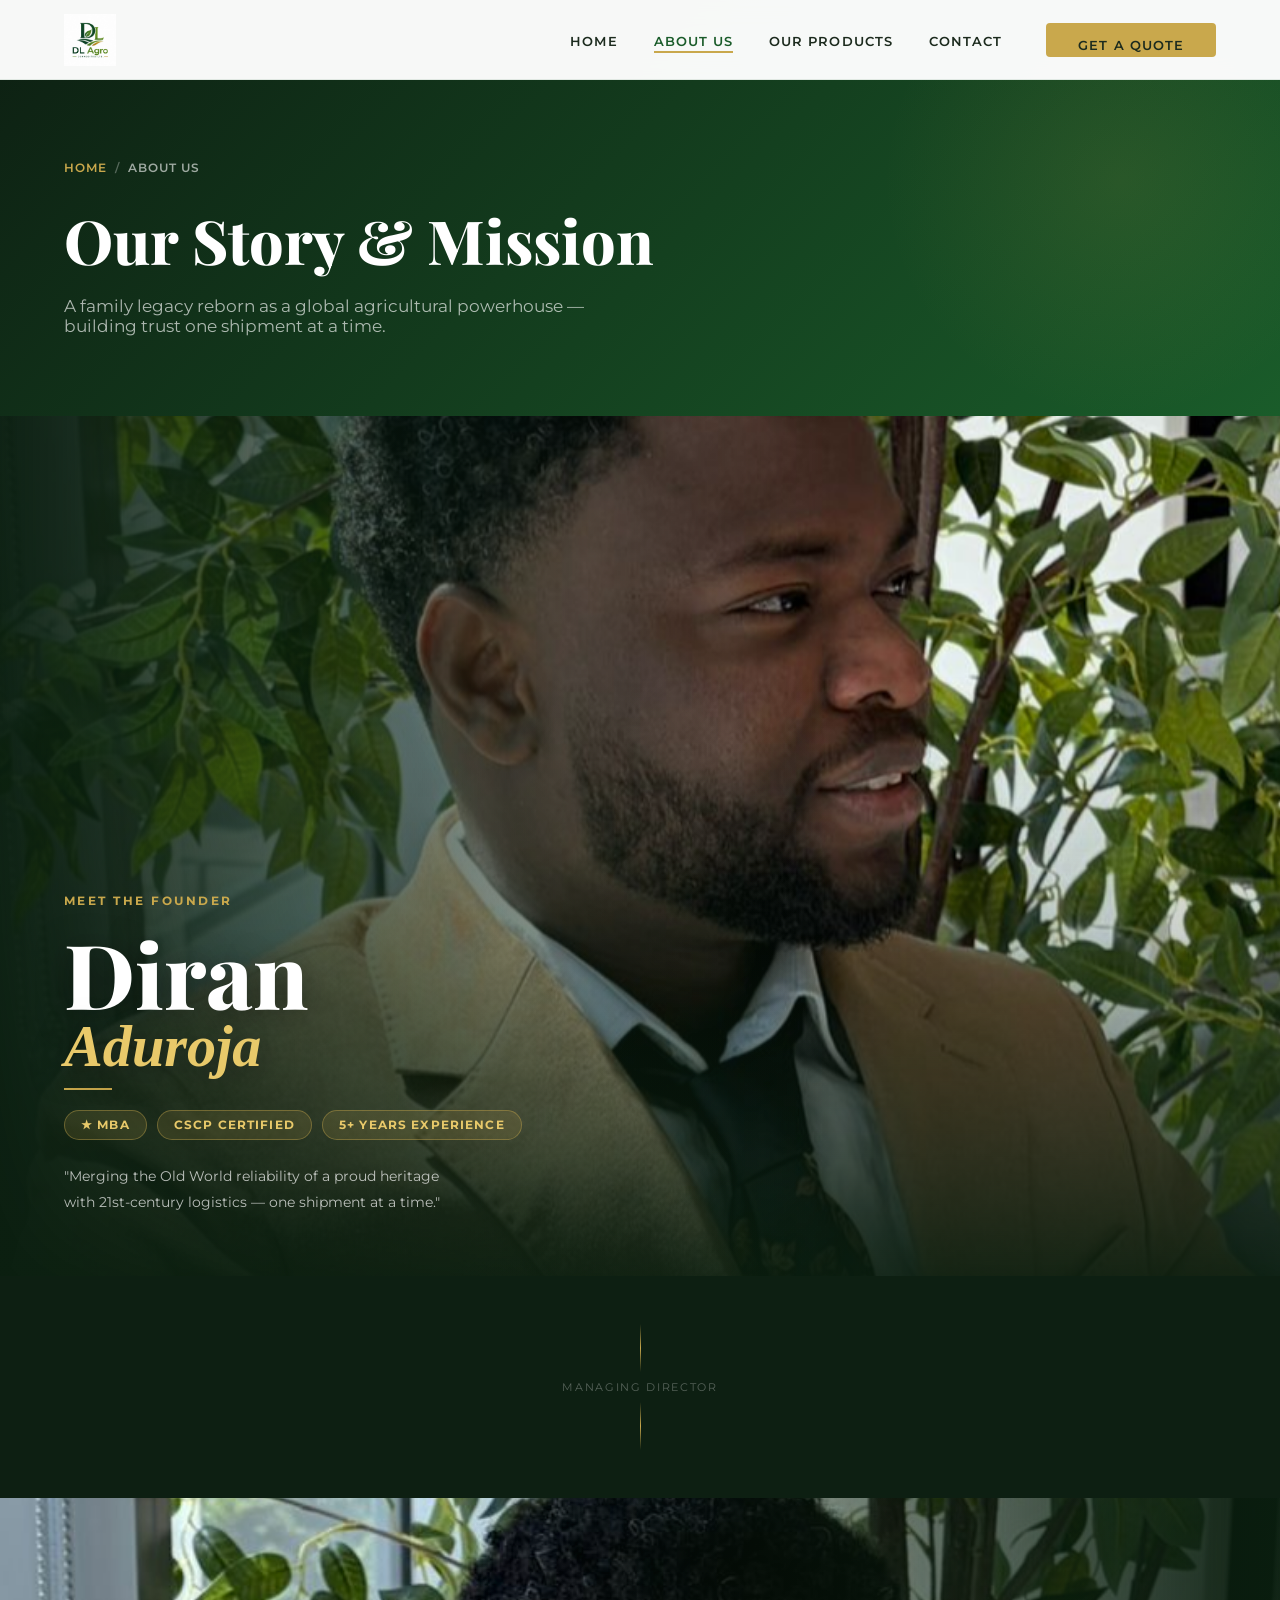
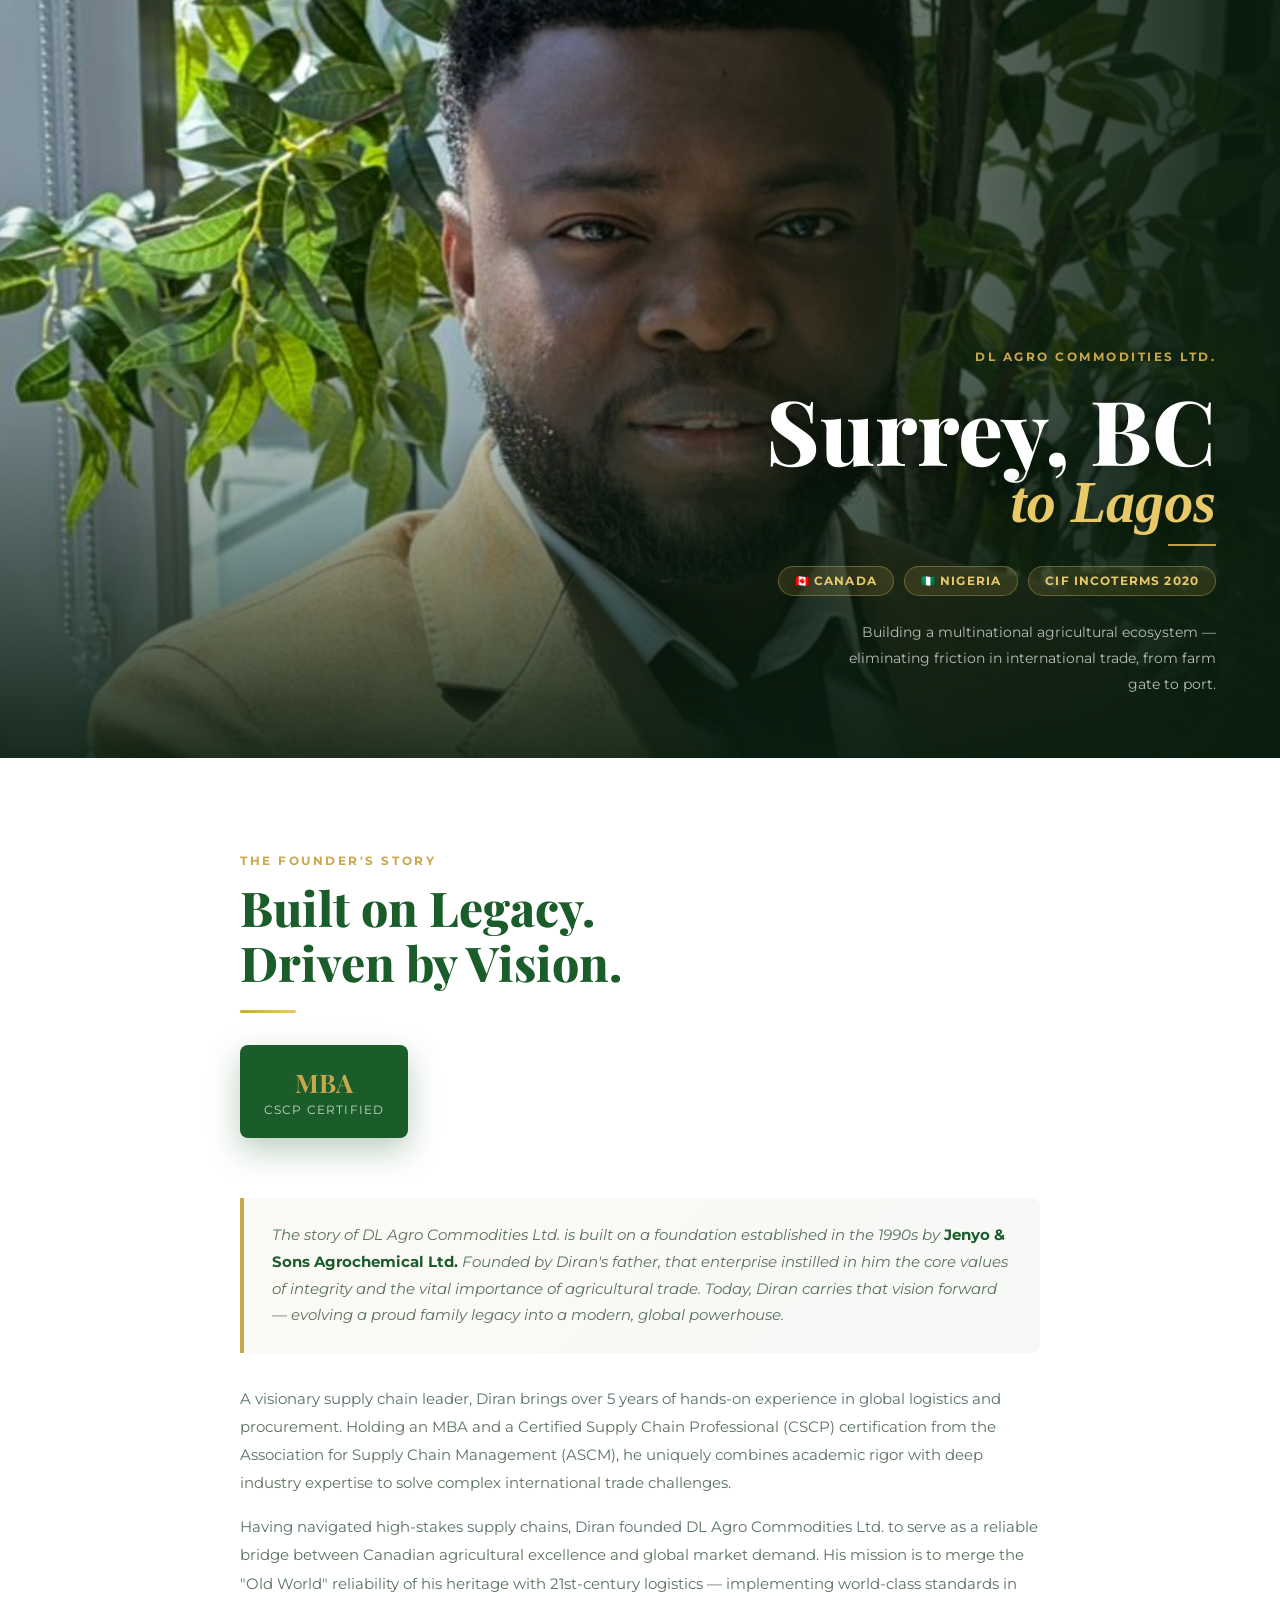
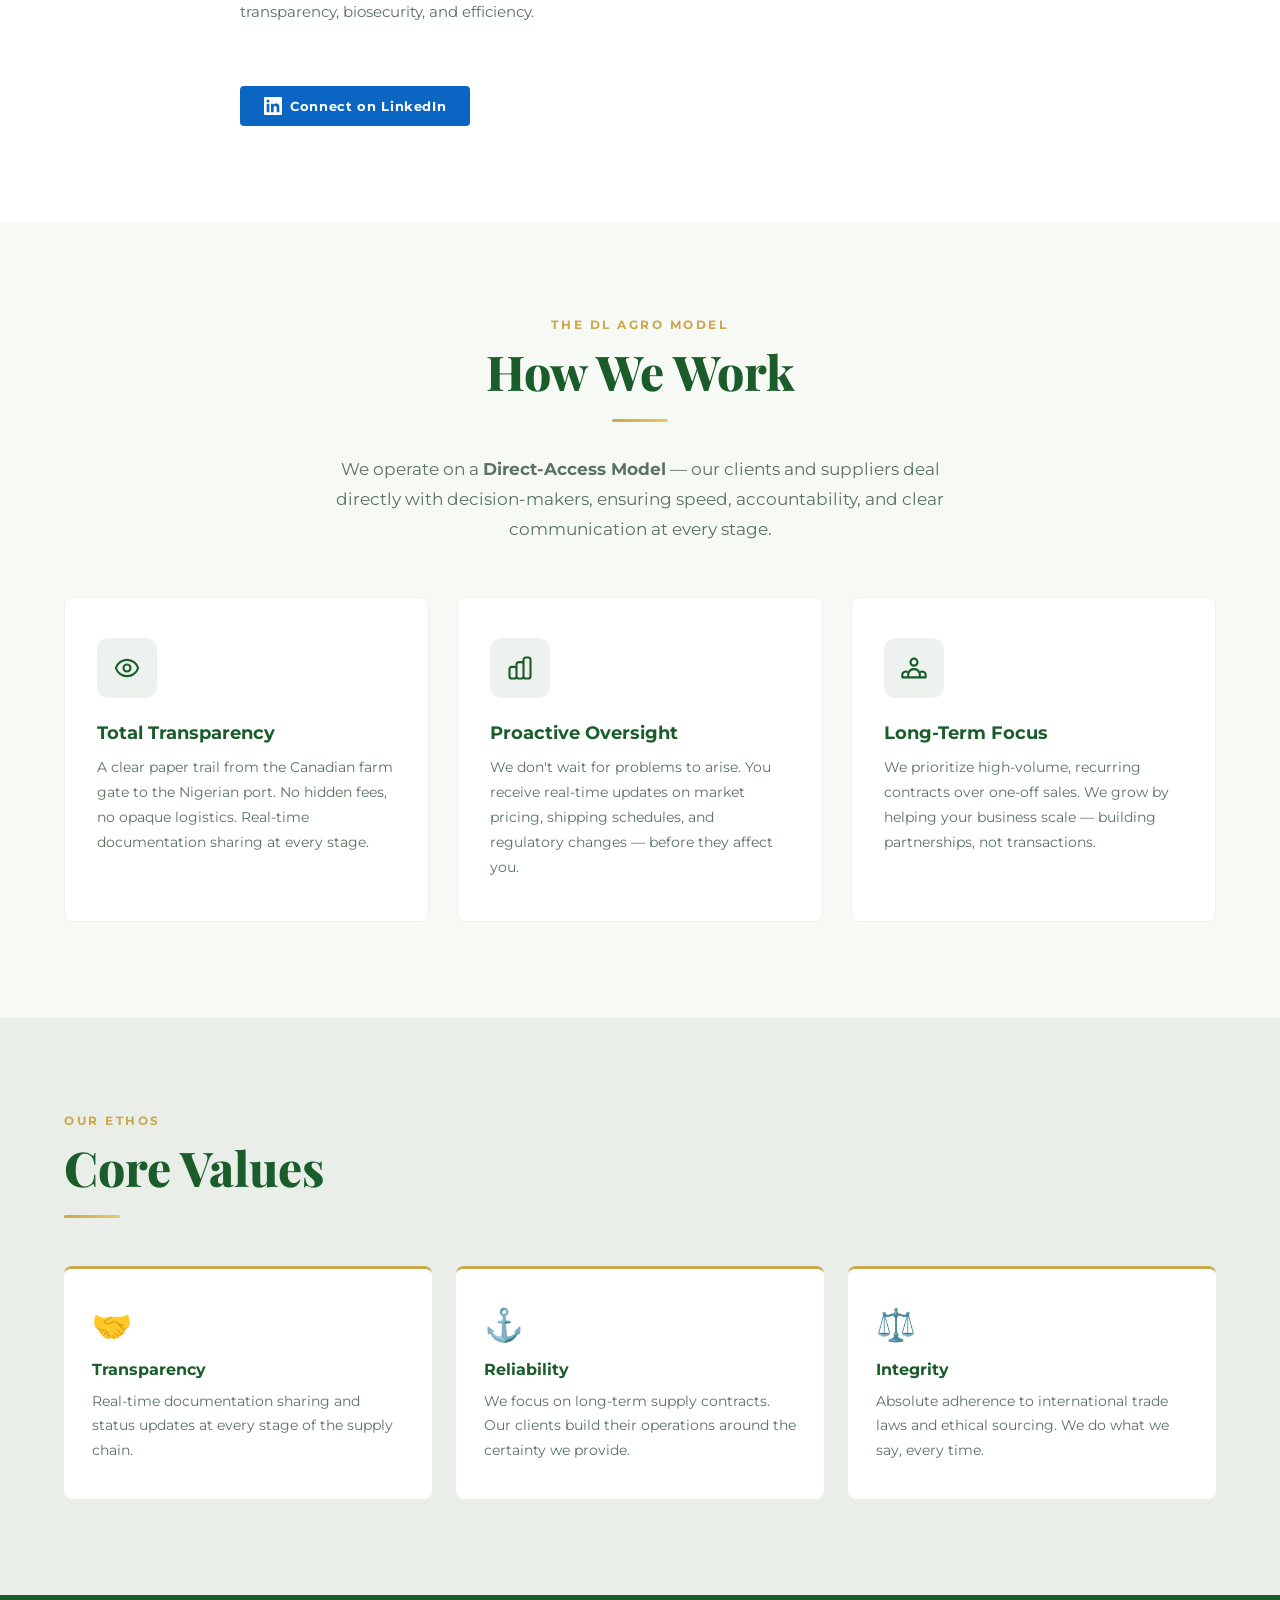
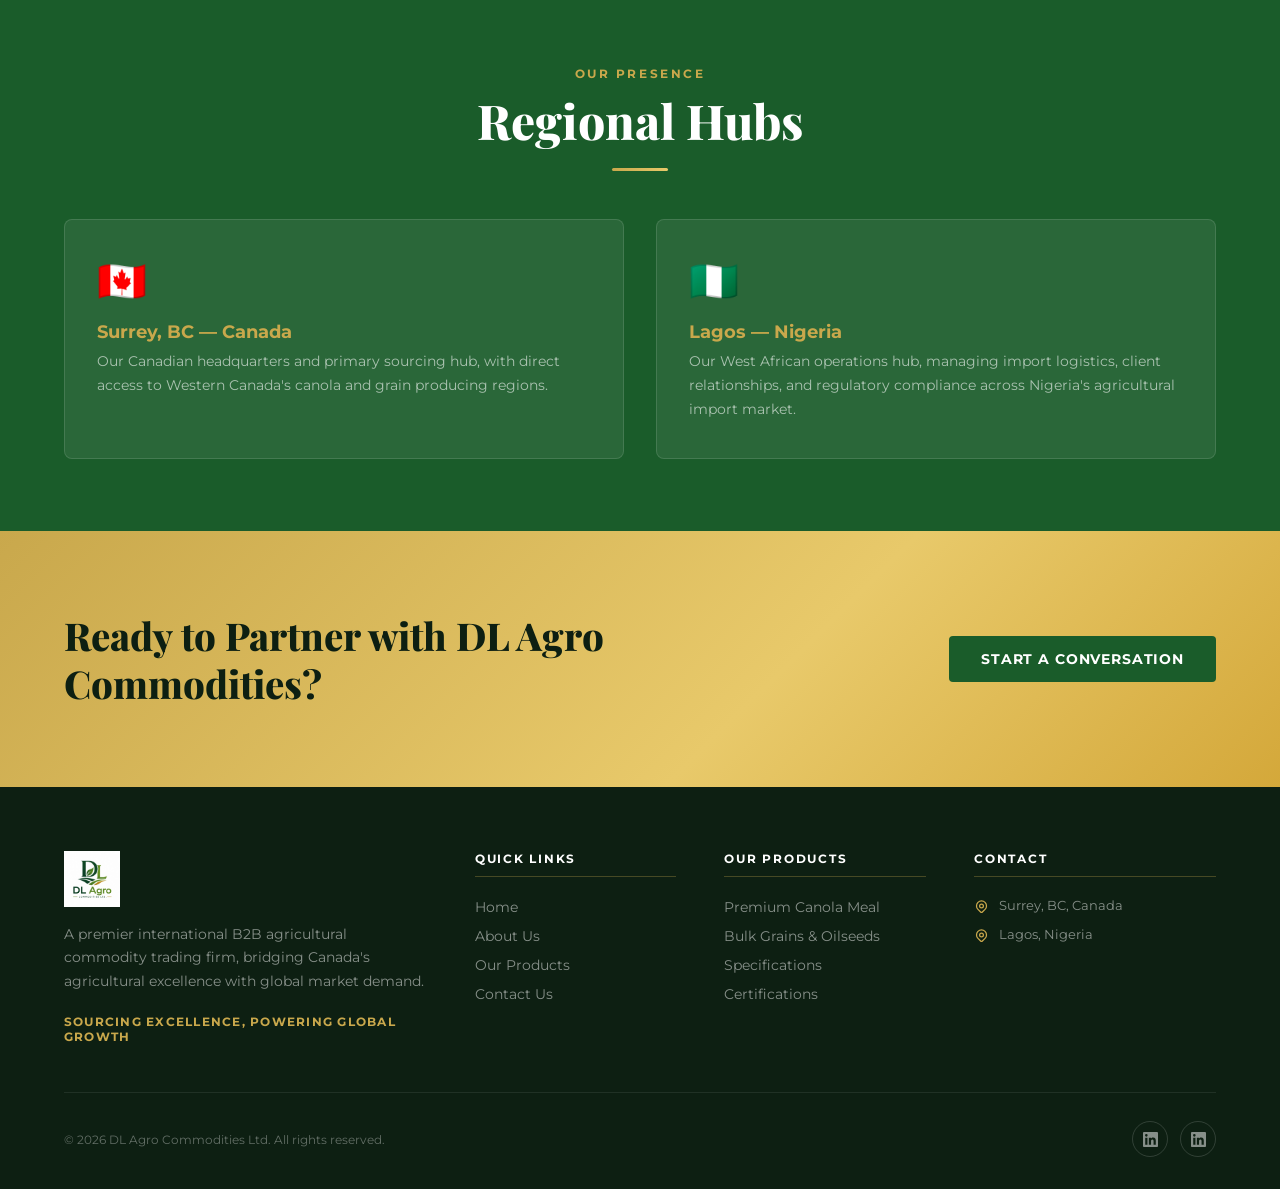
==== commit cf8cade1: "Add files via upload" ====
--- a/about.html
+++ b/about.html
@@ -406,7 +406,10 @@
       <div class="footer-bottom">
         <p>&copy; 2026 DL Agro Commodities Ltd. All rights reserved.</p>
         <div class="footer-social">
-          <a href="https://www.linkedin.com/in/adurojadiran" target="_blank" rel="noopener" aria-label="LinkedIn">
+          <a href="https://www.linkedin.com/company/dl-agro-commodities-ltd/" target="_blank" rel="noopener" aria-label="Company LinkedIn">
+            <svg xmlns="http://www.w3.org/2000/svg" viewBox="0 0 24 24" fill="currentColor"><path d="M20.447 20.452h-3.554v-5.569c0-1.328-.027-3.037-1.852-3.037-1.853 0-2.136 1.445-2.136 2.939v5.667H9.351V9h3.414v1.561h.046c.477-.9 1.637-1.85 3.37-1.85 3.601 0 4.267 2.37 4.267 5.455v6.286zM5.337 7.433a2.062 2.062 0 01-2.063-2.065 2.064 2.064 0 112.063 2.065zm1.782 13.019H3.555V9h3.564v11.452zM22.225 0H1.771C.792 0 0 .774 0 1.729v20.542C0 23.227.792 24 1.771 24h20.451C23.2 24 24 23.227 24 22.271V1.729C24 .774 23.2 0 22.222 0h.003z"/></svg>
+          </a>
+          <a href="https://www.linkedin.com/in/adurojadiran" target="_blank" rel="noopener" aria-label="Founder LinkedIn">
             <svg xmlns="http://www.w3.org/2000/svg" viewBox="0 0 24 24" fill="currentColor"><path d="M20.447 20.452h-3.554v-5.569c0-1.328-.027-3.037-1.852-3.037-1.853 0-2.136 1.445-2.136 2.939v5.667H9.351V9h3.414v1.561h.046c.477-.9 1.637-1.85 3.37-1.85 3.601 0 4.267 2.37 4.267 5.455v6.286zM5.337 7.433a2.062 2.062 0 01-2.063-2.065 2.064 2.064 0 112.063 2.065zm1.782 13.019H3.555V9h3.564v11.452zM22.225 0H1.771C.792 0 0 .774 0 1.729v20.542C0 23.227.792 24 1.771 24h20.451C23.2 24 24 23.227 24 22.271V1.729C24 .774 23.2 0 22.222 0h.003z"/></svg>
           </a>
         </div>
